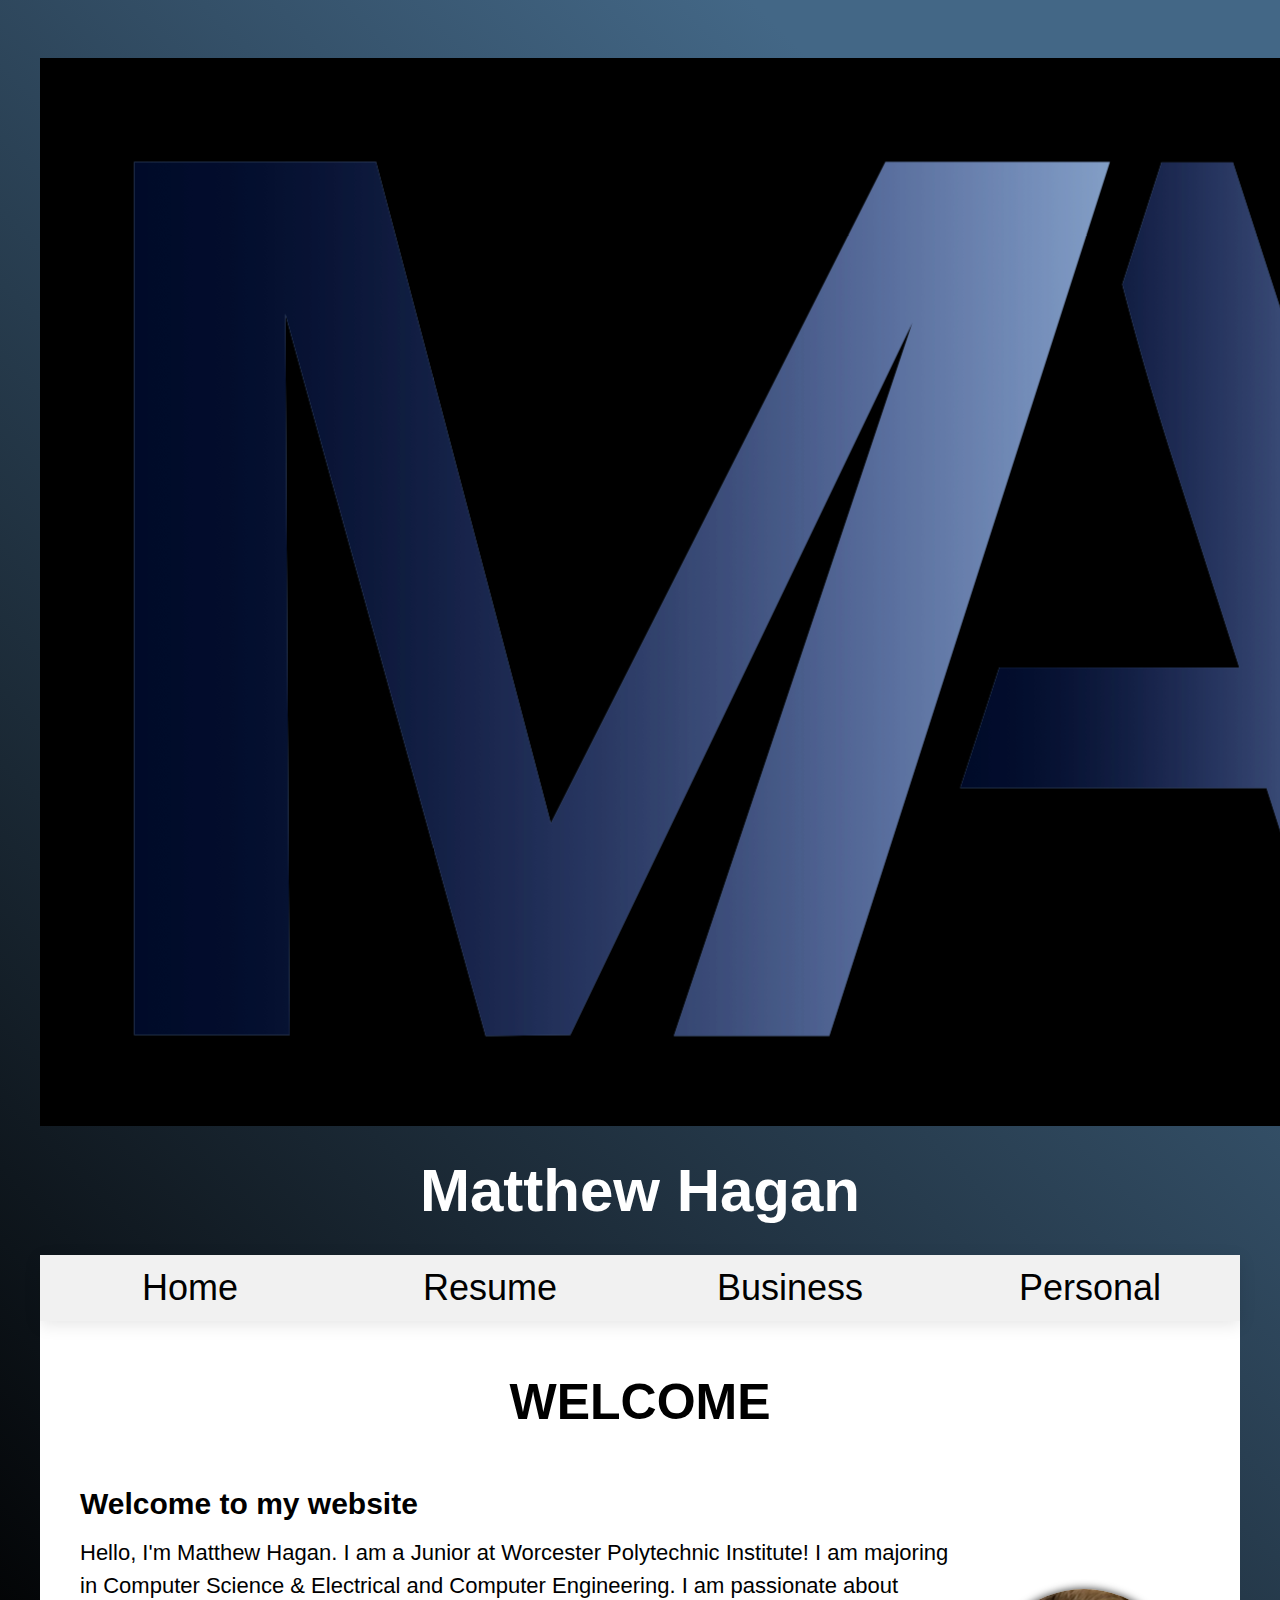
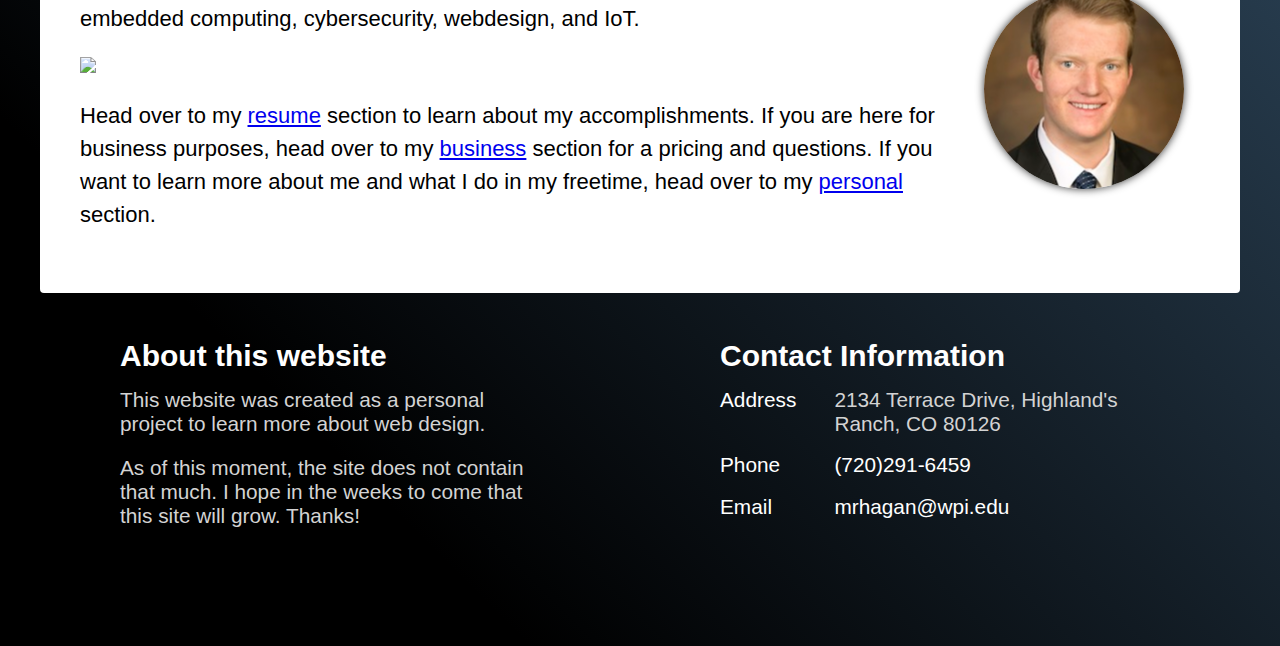
==== index.html @ 3637c7a7 "Update index.html" ====
<!DOCTYPE html>
<html>
<head>
  <title>Matthew Hagan</title>
    <link rel="stylesheet" href="https://use.fontawesome.com/releases/v5.0.9/css/all.css" integrity="sha384-5SOiIsAziJl6AWe0HWRKTXlfcSHKmYV4RBF18PPJ173Kzn7jzMyFuTtk8JA7QQG1" crossorigin="anonymous">
<link href="./style.css" rel="stylesheet" type="text/css">
  <iframe width="0" height="0" src="https://www.youtube.com/watch?v=bAgmGZ9iQ2Y&list=PLnh-TZzbBdaAMOm7sexgpBr01u3uFnjmA&index=1" frameborder="0" allowfullscreen></iframe>
  </head>
  <body>
  <!--Header-->
  <header>
   <img src="./logo.png">
<h1>Matthew Hagan</h1>
</header>
<!-- Nav -->
  <nav class="sticky">
    <ul class="top-level sticky">
      <li><a href="./index.html">Home</a></li>
      <li><a href="./resume.html">Resume</a></li>
      <li><a href="./business.html">Business</a></li>
      <li><a href="./personal.html">Personal</a></li>

    </ul>
  </nav>
<main>
<h1>WELCOME</h1>
   <div class="circular-portrait"></div>
<h2>Welcome to my website</h2>
  
 
<p>Hello, I'm Matthew Hagan. I am a Junior at Worcester Polytechnic Institute! I am majoring in Computer Science & Electrical and Computer Engineering. I am passionate about embedded computing, cybersecurity, webdesign, and IoT.</p>
  <img class="full-width" src="./cabin.jpg">
  <p>Head over to my <a href="./resume.html">resume</a> section to learn about my accomplishments. If you are here for business purposes, head over to my <a href="./business.html">business</a> section for a pricing and questions. If you want to learn more about me and what I do in my freetime, head over to my <a href="./personal.html">personal</a> section. </p>
</main>

<!-- Footer -->
<footer id="footer">
  <section class="about">
  <h2>About this website</h2>
  <p>This website was created as a personal project to learn more about web design.</p>
  <p>As of this moment, the site does not contain that much. I hope in the weeks to come that this site will grow. Thanks!</p>
</section>
<section class="contact">
  <h2>Contact Information</h2>
  <dl>
      <dt>Address</dt>
        <dd>2134 Terrace Drive, Highland's Ranch, CO 80126</dd>
      <dt>Phone</dt>
    <dd><a href="tel:+17202916459">(720)291-6459</a></dd>
      <dt>Email<dt>
        <dd><a href="mailto:mrhagan@wpi.edu">mrhagan@wpi.edu</a></dd>
</dl>
<ul>
  <li><a href="https://github.com/subbassbro" target="_blank"><span class="fab fa-github" title="GitHub"></a></li>
  <li><a href="https://www.linkedin.com/in/matthew-hagan-257118136/" target="_blank"><span class="fab fa-linkedin" title="LinkedIn"></a></li>
  <li><a href="https://www.instagram.com/matt_in_the_hat_hagan/" target="_blank"><span class="fab fa-instagram" title="Instagram"></a></li>
  <li><a href="mailto:mrhagan@wpi.edu" target="_blank"><span class="fab fa-telegram" title="Telegram"></a></li>
</ul>
</footer>
  </body>
</html>
---- style.css ----
@font-face {
    font-family: Lato;
    src: url(lato-regular.ttf);
}

@font-face {
    font-family: Helvetica;
    src: url(helvetica.otf);
}

header img {
	margin: 40px auto -10px;
    display: block;
} 



/*===================================*\
                Nav
\*===================================*/
nav.sticky {
	position: -webkit-sticky;
	position: sticky;
	top: 0;
	width: 1200px;
	z-index: 10;
	box-shadow: 0px 4px 16px 0px rgba(0,0,0,0.1);
}

ul.top-level {
	display: table;
	list-style: none;
	width: 100%;
	margin: 0 0;
	padding: 0 0;
}

nav li {
	display: table-cell;
	font-size: 2.25em;
	text-align: center;
	float: none;
	width: 25%
}

nav a {
	display: block;
	text-decoration: none;
	height: 100%;
	color: black;
	padding: 12px;
	background-color: #f1f1f1;
}

nav a:hover {
	background-color: #d3d3d3;
}

nav ul ul {
	position: absolute;
	left: -9999px;
	box-shadow: 0px 8px 16px 0px rgba(0,0,0,0.2);
	padding: 0;
	width: 25%;
}

nav ul ul li {
	display: block;
	width: 100%;
	border-top: solid #bababa 1px;
    font-size: 1em;
}

	/* dropdown */
	.parent:first-child:hover .child {left: 0;}
	.parent:nth-child(2):hover .child {left: 25%;}
	.parent:nth-child(3):hover .child {left: 50%;}
	.parent:last-child:hover .child {left: 75%;}

	
	nav ul ul li:hover li.lv1 {
		background-color: #f1f1f1;
	}
	
	nav li:hover ul a {
		text-decoration: none;
	}
	
	nav li:hover ul li a:hover {
		background-color: #d3d3d3;
	}
	
	
	
	
/*===================================*\
                Body
\*===================================*/
body {
	font-size: 16px;
	font-family: sans-serif;
	background: -moz-linear-gradient(45deg, #000000 15%, #436786 85%);
	background: -webkit-linear-gradient(45deg, #000000 15%, #436785 85%);
	background: -ms-linear-gradient(45deg, #000000 15%, #436786 85%);
	background: linear-gradient(45deg, #000000 15%, #436786 85%);
	background-size: 100%;
	width: 1200px;
	margin: 0 auto;
}

main {
	margin: 0 auto;
	background: #FFFFFF;
	padding: 12px 40px 40px 40px;
	border-radius: 0 0 4px 4px;

}

h1 {
	margin: 20px;
	padding: 20px 0 10px 0;
	font-size: 3.75em;
	text-align: center;
    color: #ffffff;
}

main h1 {
	font-size: 3.125em;
	color: #000000;
}

h2 {
	text-align: left;
	font-size: 1.875em;
	padding: 30px 0 0;
	line-height: 15px;
}

h3 {
	padding: 4px;
	text-align: center;
	font-size: 1.375em;
	border-top: 2px solid black;
	border-bottom: 2px solid black;
}

main p, main li, main dt, main dd {
	font-size: 1.375em;
    line-height: 1.5em;
}

dd {
	margin: 0 20px 0 40px;
}


canvas.seen-main {
	margin: -12px 0 0 -40px;
	background-image: url("../images/banner.jpg");
}

.code {
    font-family: monospace;
    white-space: pre;
    border: 1px solid gray;
    background-color: white;
    border-radius: 6px;
    font-size: 16px;
	padding: 1px;
}

.circular-portrait {
	float: right;
	background: url("./me.jpg") center;
	height: 200px;
	width: 200px;
	border-radius: 100px;
	margin: 8em 1em 1em;
	box-shadow: 0 0 8px rgba(0, 0, 0, .8);
}

main img.full-width {
	width: 100%;
}


/*===================================*\
               Footer
\*===================================*/
	footer {
		width: 100%;
		color: white;
		font-size: 1em;
	}

	footer > * {
		width: calc(50% - 5em);
		margin-left: 5em;
	}
	
	footer dt {
		color: #FFFFFF;
		font-size: 1.3em;
		display: block;
		width: 3em;
		margin: 0;
		clear: left;
		float: left;
	}
	
	footer section.about {
		float: left;
	}
	
	footer section.contact {
		float: right;
	}
	
	footer dd {
		margin: 0 0 0.85em 5.5em;
	}
	
	footer p, footer dd {
		color: #d3d3d3;
		font-size: 1.3em;
		padding: 0 5em 0 0;
	}
	
	footer a {
		color: #fff;
		text-decoration: none;
	}

	footer ul {
		font-family: FontAwesome;
		font-size: 2.5em;
		list-style: none;
	}
	
	footer ul li {
		display: inline;
		padding: 0 14px;
	}
	
	footer ul li span:hover {
        color: #d3d3d3;
    }

	
	
	
/*===================================*\
               Parallax
\*===================================*/
            div.parallax {
                height: 500px;

                background-attachment: fixed;
                background-position: center;
                background-repeat: no-repeat;
                background-size: cover;
                margin: 0 auto 0 auto;
            }
			
			div.p1 {background-image: url("../images/landscape-3.jpg");}

			div.p2 {background-image: url("../images/landscape-2.jpg");}
			
			div.p3 {background-image: url("../images/landscape-6.jpg");}
			
			div.p4 {background-image: url("../images/landscape-5.jpg");}
			
			div.p5 {background-image: url("../images/landscape-1.jpg");} 
			
            div.parallax-header {
                width: 30%;
                text-align: center;
                color: #fff;
                font-family: Lato, sans-serif;
                font-weight: lighter;
				position: relative;
				top: 45%;
                height: 10%;
                width: 35%;
                font-size: 1.5em;
                letter-spacing: 10px;
                line-height: 48px;
                vertical-align: middle;
                margin: 0 auto 0 auto;
				box-shadow: 0px 8px 16px 0px rgba(0,0,0,0.2);
            }
            
            div.parallax-header a {
                text-decoration: none;
                color: inherit;
            }
	
	
	
/*===================================*\
               DL Button
\*===================================*/
p.dl-button {
	text-align: center;
	margin: 40px auto 0;
	background-color: #5f4d93;
	color: #fff;
	padding: 10px;
	width: 200px;
	border-radius: 4px;    
	box-shadow: 0px 8px 16px 0px rgba(0,0,0,0.2);
}


p.dl-button a {
	text-decoration: none;
	color: inherit;
}







hr {
    border: 0;
    height: 1px;
    background: #333;
    background-image: linear-gradient(to right, #ccc, #333, #ccc);
	margin: 24px;
}




/*===================================*\
              Other Button
\*===================================*/
main button {
    background-color: #a89cc8;
    color: #fff;
    border-radius: 4px;
    padding: 10px;
    width: 100px;
    font-size: 1.25em;
    border: 1px solid black;
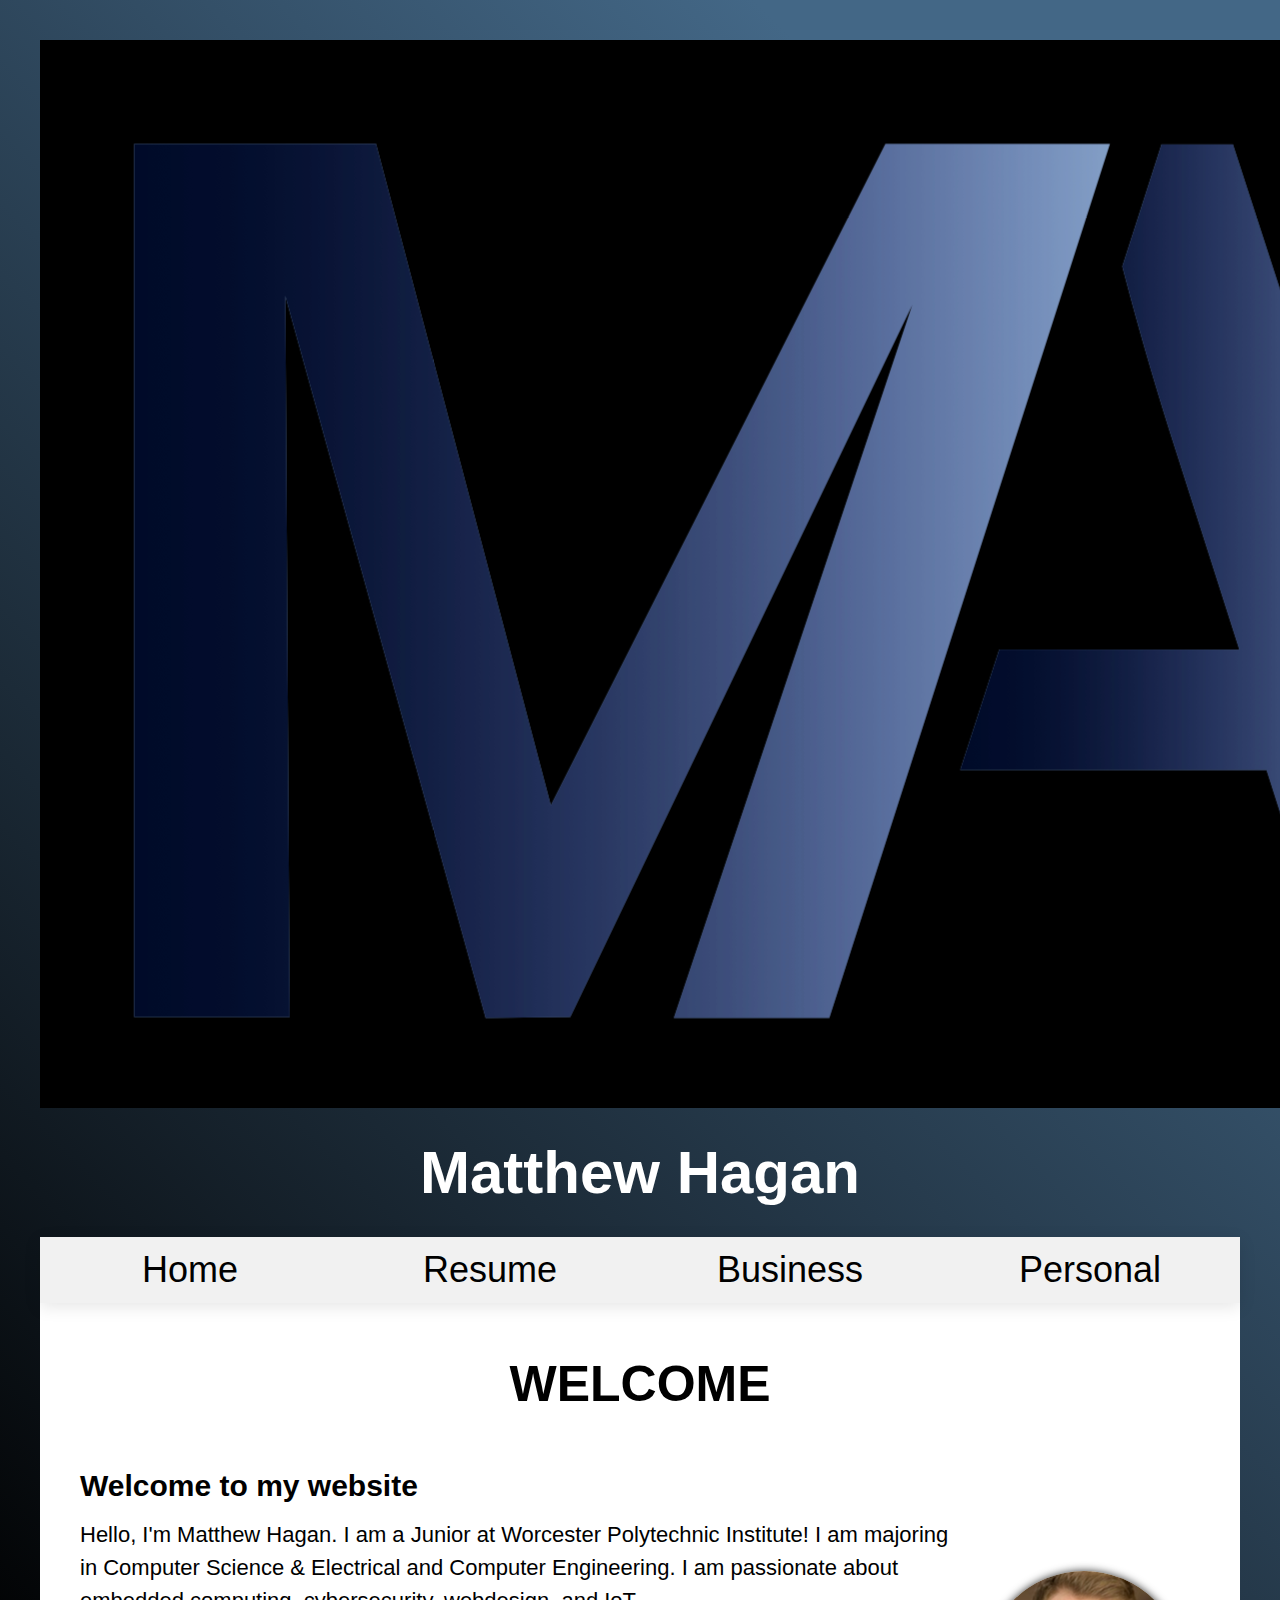
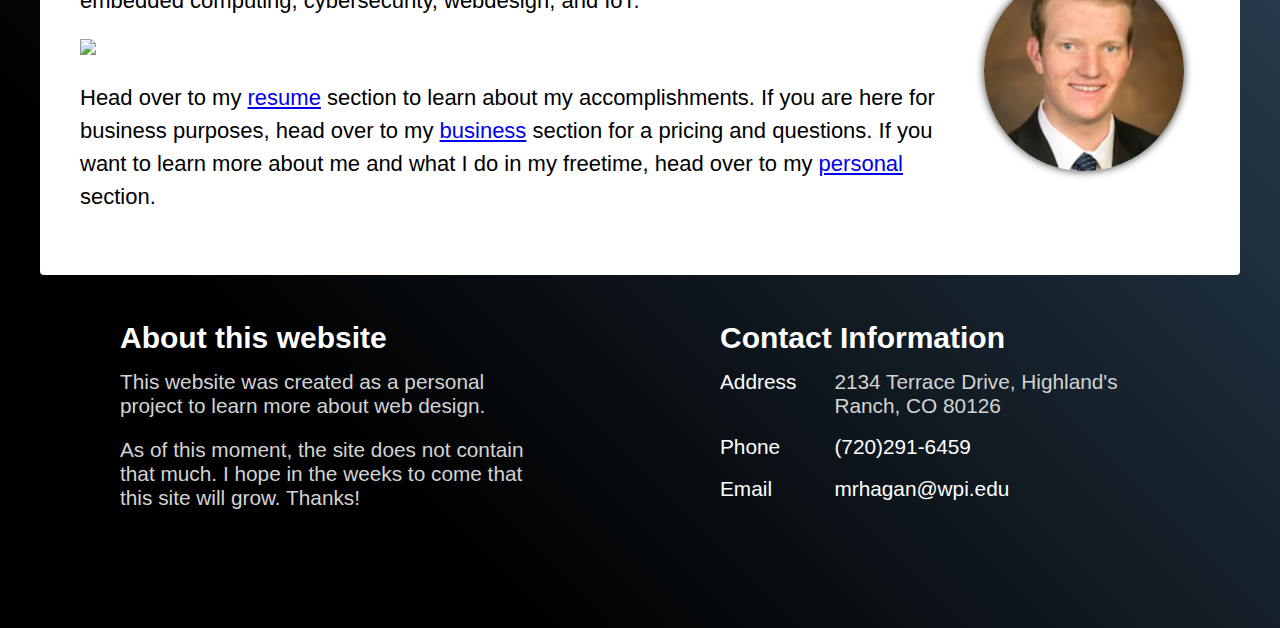
==== commit cd0b6cce: "Update index.html" ====
--- a/index.html
+++ b/index.html
@@ -4,7 +4,6 @@
   <title>Matthew Hagan</title>
     <link rel="stylesheet" href="https://use.fontawesome.com/releases/v5.0.9/css/all.css" integrity="sha384-5SOiIsAziJl6AWe0HWRKTXlfcSHKmYV4RBF18PPJ173Kzn7jzMyFuTtk8JA7QQG1" crossorigin="anonymous">
 <link href="./style.css" rel="stylesheet" type="text/css">
-  <iframe width="0" height="0" src="https://www.youtube.com/watch?v=bAgmGZ9iQ2Y&list=PLnh-TZzbBdaAMOm7sexgpBr01u3uFnjmA&index=1" frameborder="0" allowfullscreen></iframe>
   </head>
   <body>
   <!--Header-->
@@ -19,11 +18,13 @@
       <li><a href="./resume.html">Resume</a></li>
       <li><a href="./business.html">Business</a></li>
       <li><a href="./personal.html">Personal</a></li>
-
     </ul>
   </nav>
 <main>
 <h1>WELCOME</h1>
+  <audio autoplay loop>
+  <source src="vaporwave.mp3" type="audio/mpeg">
+</audio>
    <div class="circular-portrait"></div>
 <h2>Welcome to my website</h2>
   
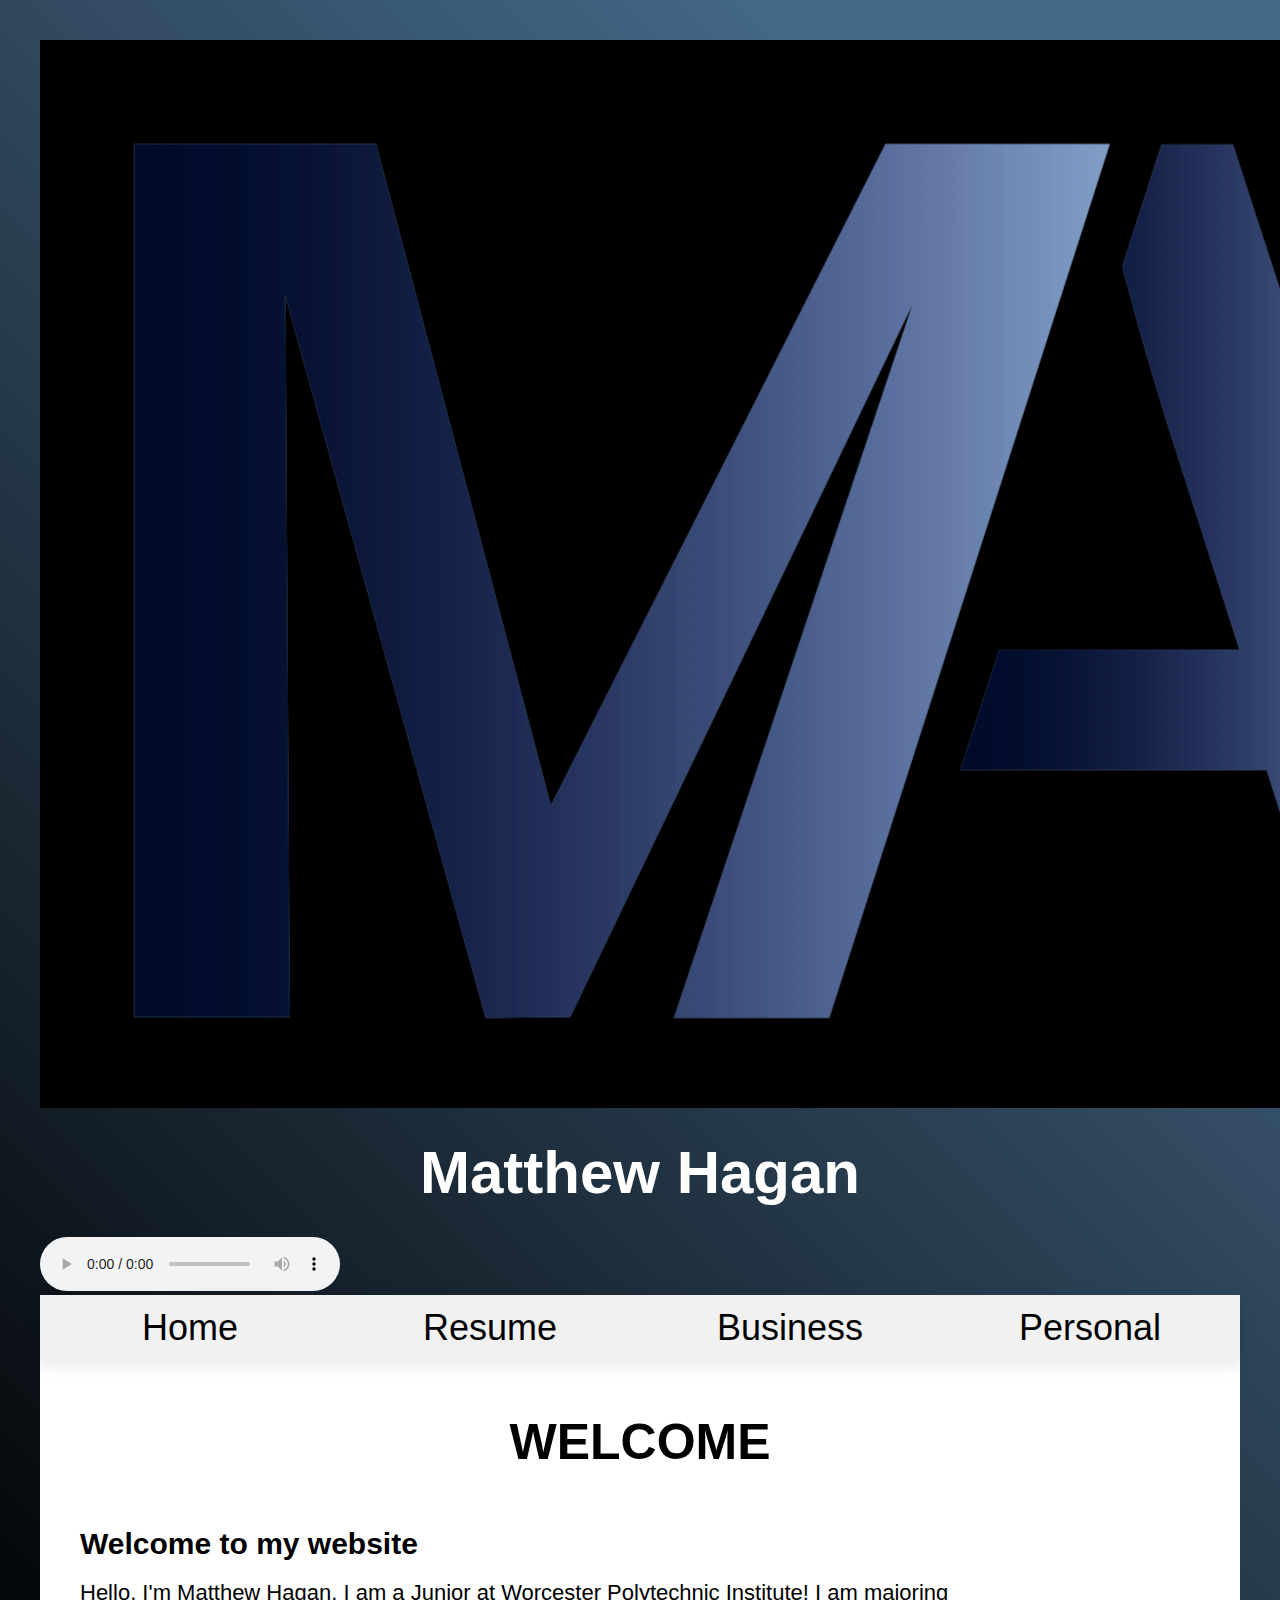
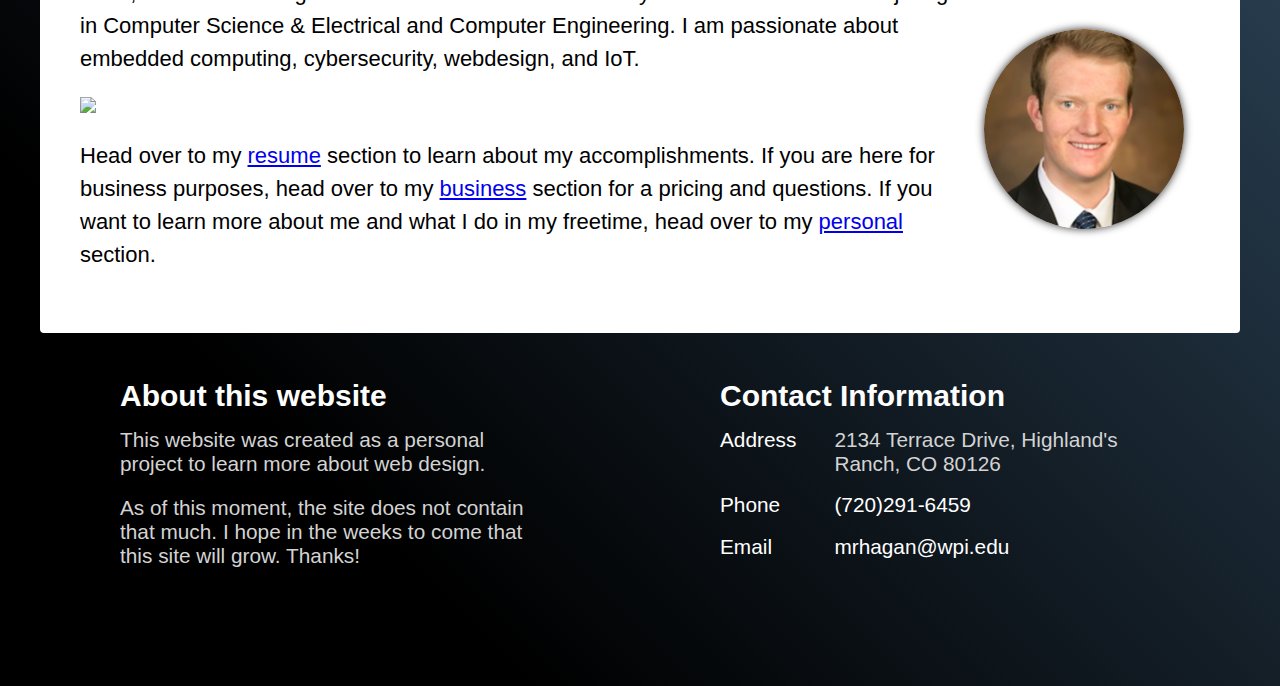
==== commit 43df9e6d: "Update index.html" ====
--- a/index.html
+++ b/index.html
@@ -10,6 +10,10 @@
   <header>
    <img src="./logo.png">
 <h1>Matthew Hagan</h1>
+      <audio controls autoplay loop>
+  <source src="./vaporwave.mp3">
+     Audio file unable to play
+</audio>
 </header>
 <!-- Nav -->
   <nav class="sticky">
@@ -22,9 +26,7 @@
   </nav>
 <main>
 <h1>WELCOME</h1>
-  <audio autoplay loop>
-  <source src="vaporwave.mp3" type="audio/mpeg">
-</audio>
+ 
    <div class="circular-portrait"></div>
 <h2>Welcome to my website</h2>
   
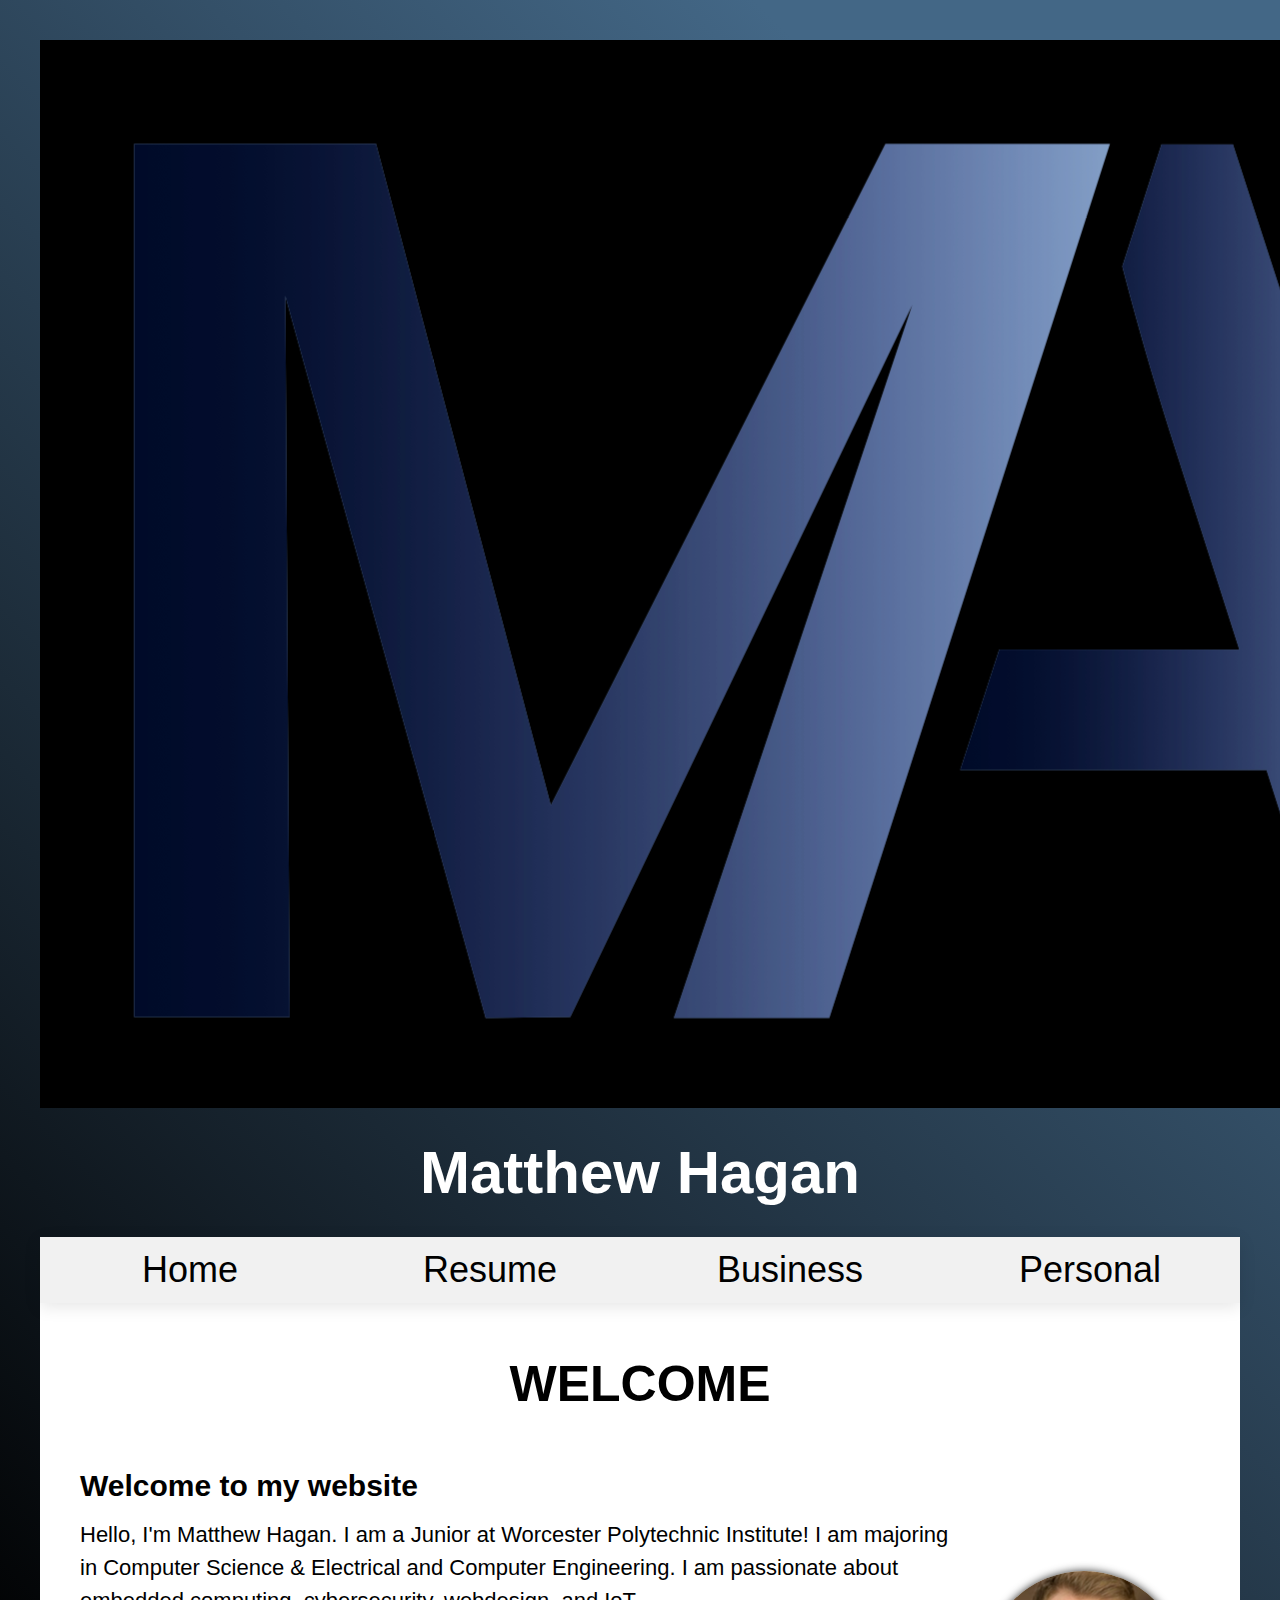
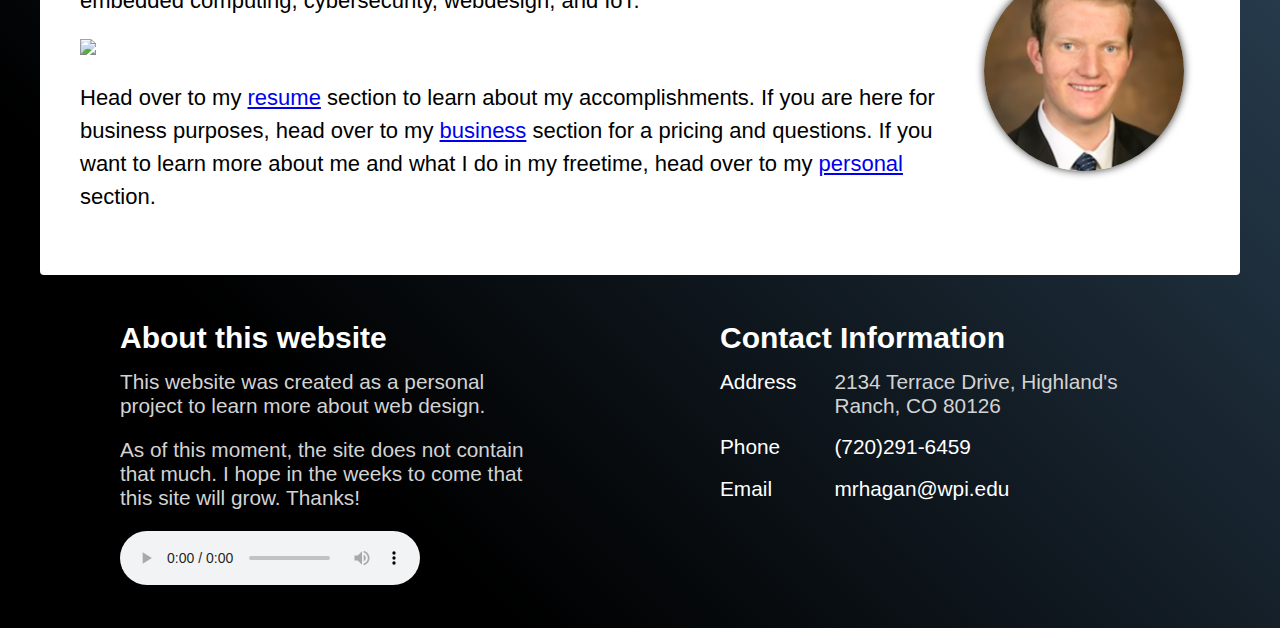
==== commit 7b35e28b: "Update index.html" ====
--- a/index.html
+++ b/index.html
@@ -10,10 +10,7 @@
   <header>
    <img src="./logo.png">
 <h1>Matthew Hagan</h1>
-      <audio controls autoplay loop>
-  <source src="./vaporwave.mp3">
-     Audio file unable to play
-</audio>
+    
 </header>
 <!-- Nav -->
   <nav class="sticky">
@@ -42,7 +39,11 @@
   <h2>About this website</h2>
   <p>This website was created as a personal project to learn more about web design.</p>
   <p>As of this moment, the site does not contain that much. I hope in the weeks to come that this site will grow. Thanks!</p>
-</section>
+  <audio controls autoplay loop>
+  <source src="./vaporwave.mp3">
+     Audio file unable to play
+</audio>
+  </section>
 <section class="contact">
   <h2>Contact Information</h2>
   <dl>
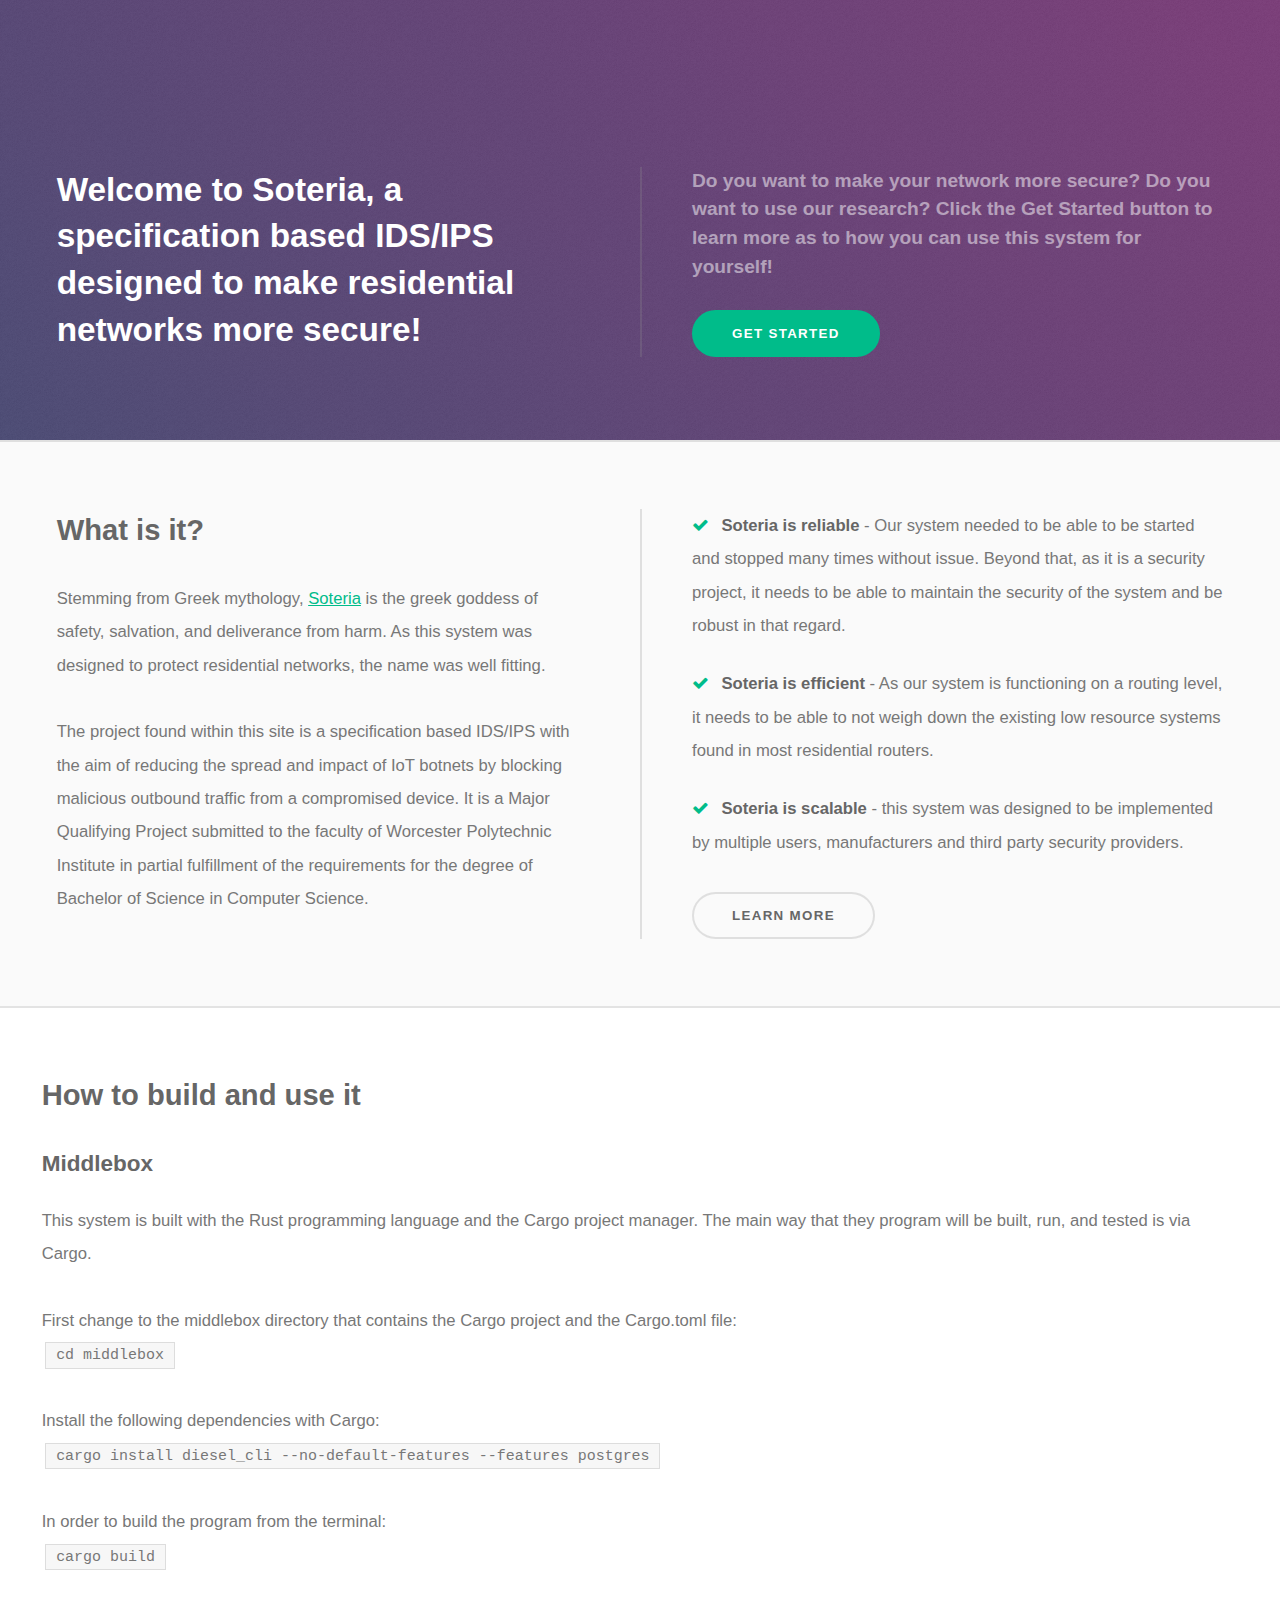
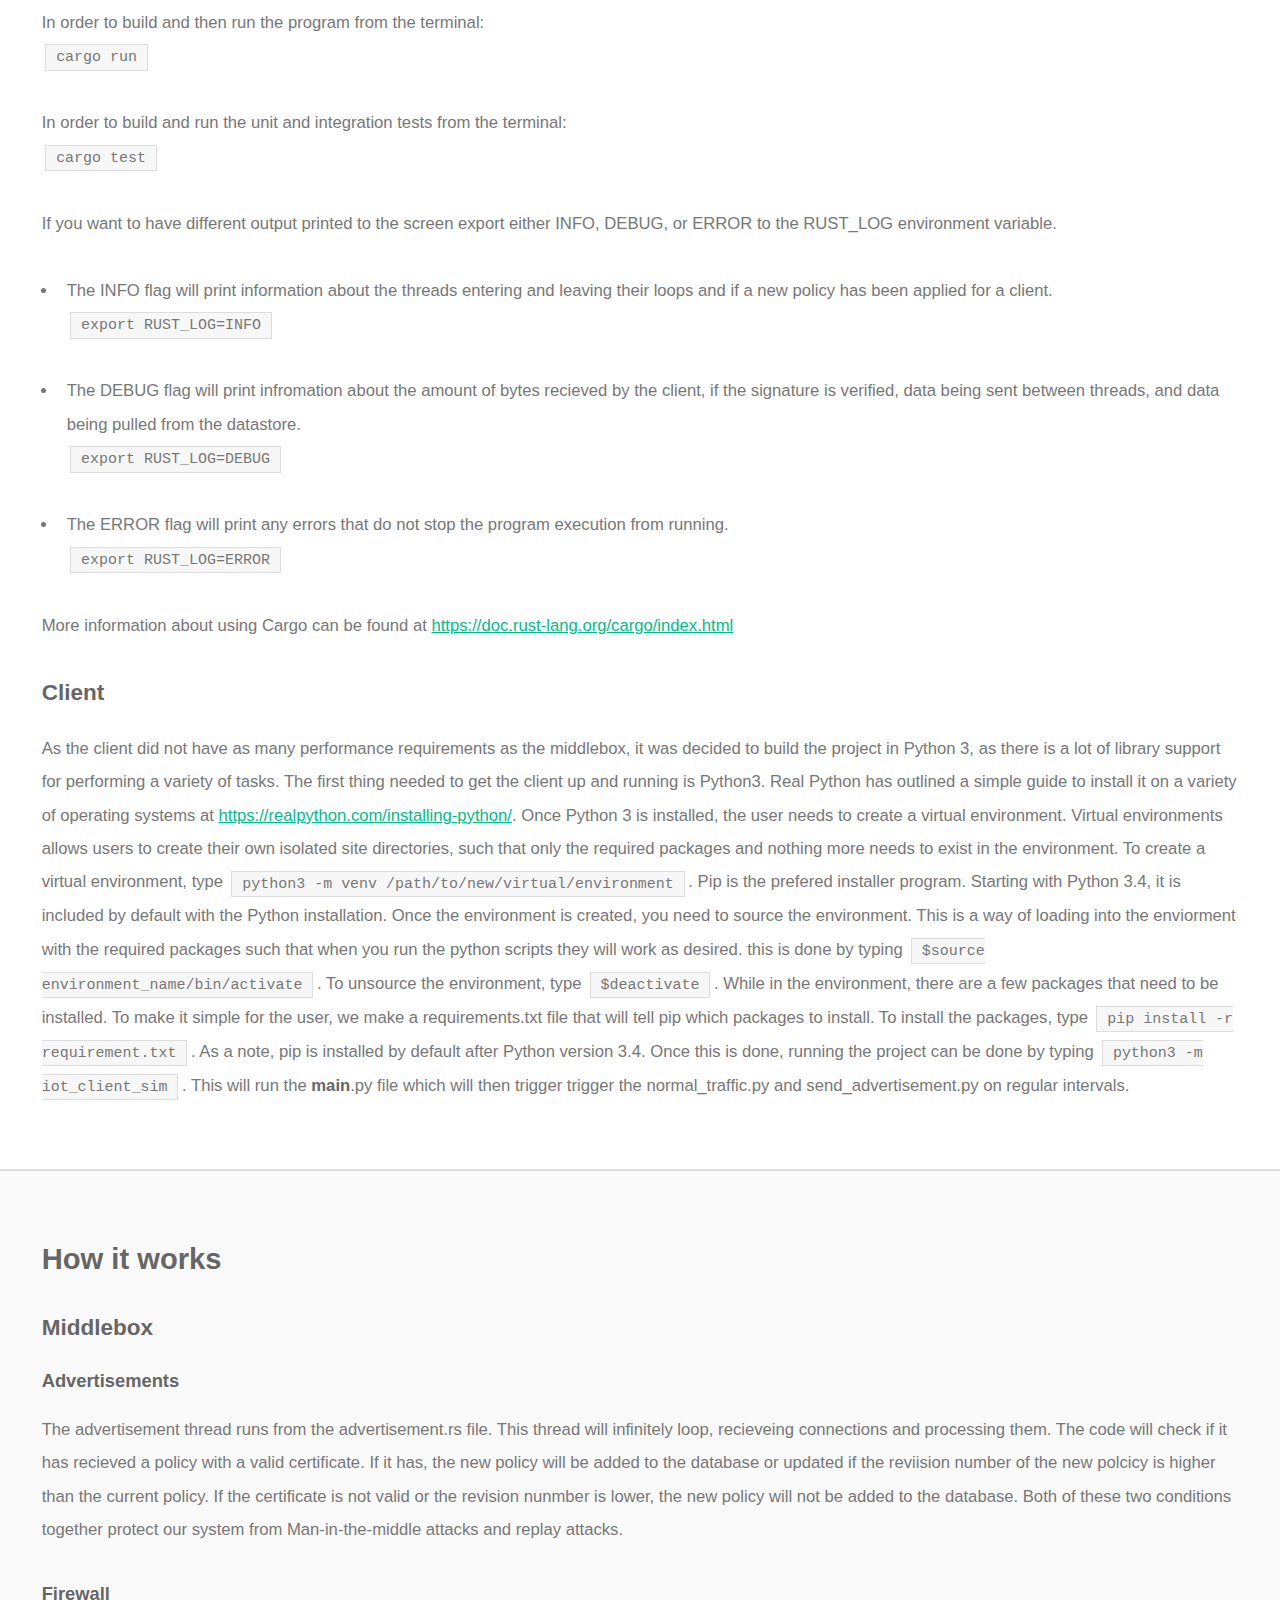
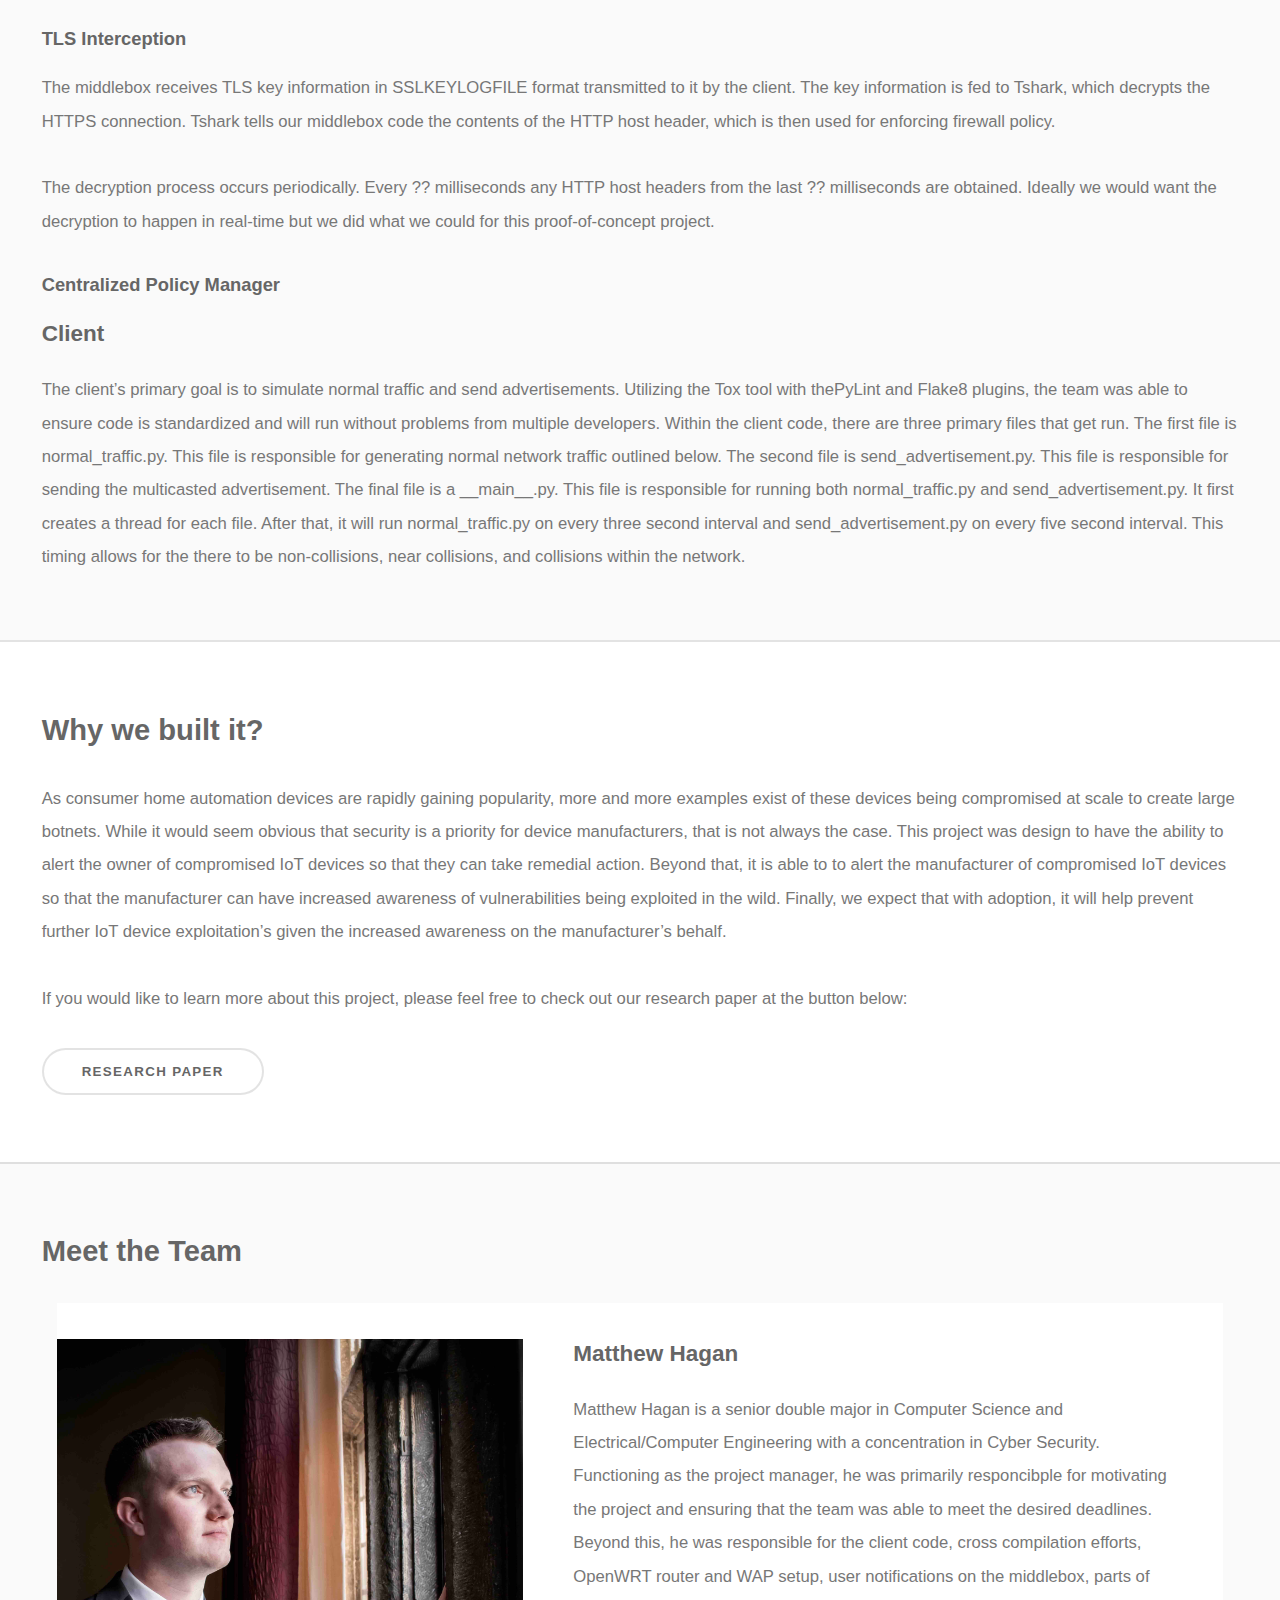
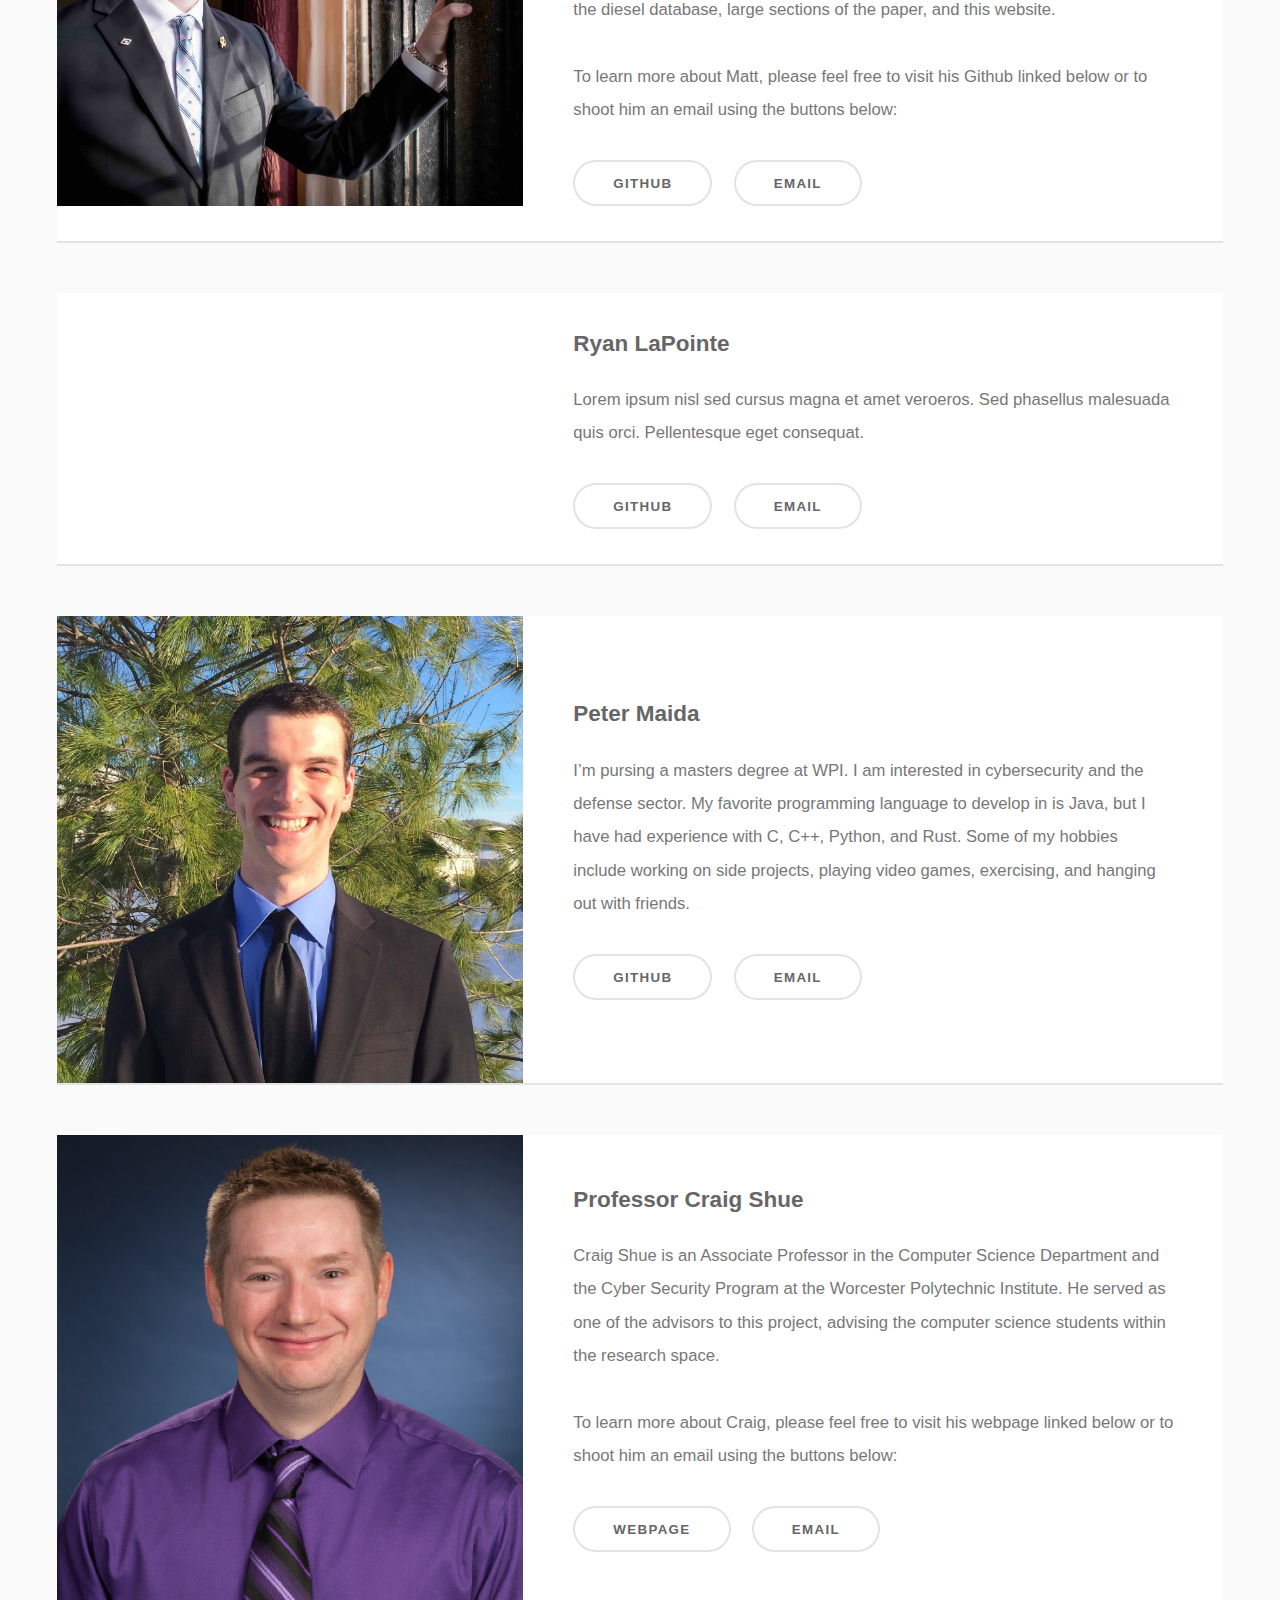
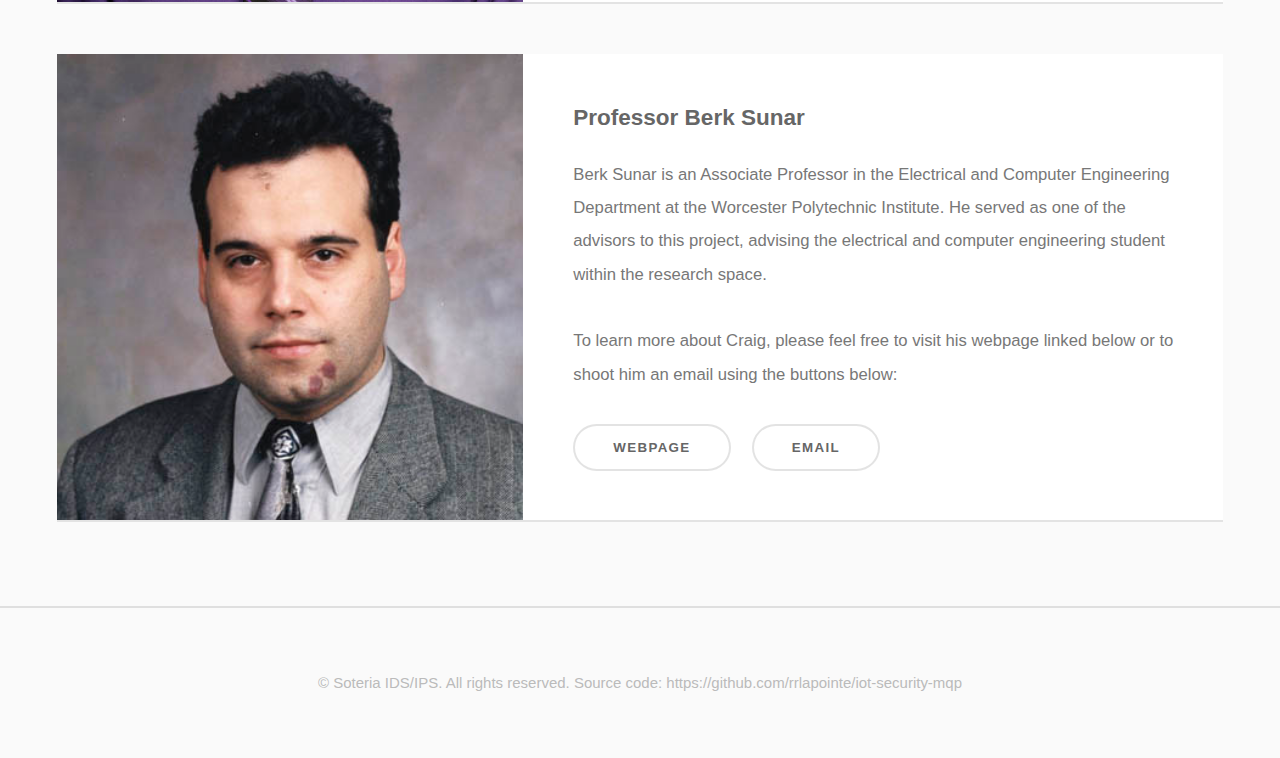
==== commit 1b8fad18: "Merge pull request #1 from subbassbro/new_website" ====
--- a/index.html
+++ b/index.html
@@ -1,65 +1,203 @@
-<!DOCTYPE html>
+<!DOCTYPE HTML>
 <html>
-<head>
-  <title>Matthew Hagan</title>
-    <link rel="stylesheet" href="https://use.fontawesome.com/releases/v5.0.9/css/all.css" integrity="sha384-5SOiIsAziJl6AWe0HWRKTXlfcSHKmYV4RBF18PPJ173Kzn7jzMyFuTtk8JA7QQG1" crossorigin="anonymous">
-<link href="./style.css" rel="stylesheet" type="text/css">
-  </head>
-  <body>
-  <!--Header-->
-  <header>
-   <img src="./logo.png">
-<h1>Matthew Hagan</h1>
-    
-</header>
-<!-- Nav -->
-  <nav class="sticky">
-    <ul class="top-level sticky">
-      <li><a href="./index.html">Home</a></li>
-      <li><a href="./resume.html">Resume</a></li>
-      <li><a href="./business.html">Business</a></li>
-      <li><a href="./personal.html">Personal</a></li>
-    </ul>
-  </nav>
-<main>
-<h1>WELCOME</h1>
- 
-   <div class="circular-portrait"></div>
-<h2>Welcome to my website</h2>
-  
- 
-<p>Hello, I'm Matthew Hagan. I am a Junior at Worcester Polytechnic Institute! I am majoring in Computer Science & Electrical and Computer Engineering. I am passionate about embedded computing, cybersecurity, webdesign, and IoT.</p>
-  <img class="full-width" src="./cabin.jpg">
-  <p>Head over to my <a href="./resume.html">resume</a> section to learn about my accomplishments. If you are here for business purposes, head over to my <a href="./business.html">business</a> section for a pricing and questions. If you want to learn more about me and what I do in my freetime, head over to my <a href="./personal.html">personal</a> section. </p>
-</main>
-
-<!-- Footer -->
-<footer id="footer">
-  <section class="about">
-  <h2>About this website</h2>
-  <p>This website was created as a personal project to learn more about web design.</p>
-  <p>As of this moment, the site does not contain that much. I hope in the weeks to come that this site will grow. Thanks!</p>
-  <audio controls autoplay loop>
-  <source src="./vaporwave.mp3">
-     Audio file unable to play
-</audio>
-  </section>
-<section class="contact">
-  <h2>Contact Information</h2>
-  <dl>
-      <dt>Address</dt>
-        <dd>2134 Terrace Drive, Highland's Ranch, CO 80126</dd>
-      <dt>Phone</dt>
-    <dd><a href="tel:+17202916459">(720)291-6459</a></dd>
-      <dt>Email<dt>
-        <dd><a href="mailto:mrhagan@wpi.edu">mrhagan@wpi.edu</a></dd>
-</dl>
-<ul>
-  <li><a href="https://github.com/subbassbro" target="_blank"><span class="fab fa-github" title="GitHub"></a></li>
-  <li><a href="https://www.linkedin.com/in/matthew-hagan-257118136/" target="_blank"><span class="fab fa-linkedin" title="LinkedIn"></a></li>
-  <li><a href="https://www.instagram.com/matt_in_the_hat_hagan/" target="_blank"><span class="fab fa-instagram" title="Instagram"></a></li>
-  <li><a href="mailto:mrhagan@wpi.edu" target="_blank"><span class="fab fa-telegram" title="Telegram"></a></li>
-</ul>
-</footer>
-  </body>
-</html>
+	<head>
+		<title>Soteria: a specification based IDS/IPS</title>
+		<meta charset="utf-8" />
+		<meta name="viewport" content="width=device-width, initial-scale=1" />
+		<!--[if lte IE 8]><script src="assets/js/ie/html5shiv.js"></script><![endif]-->
+		<link rel="stylesheet" href="assets/css/main.css" />
+		<!--[if lte IE 9]><link rel="stylesheet" href="assets/css/ie9.css" /><![endif]-->
+	</head>
+	<body>
+
+		<!-- Banner -->
+			<section id="banner">
+				<div class="inner split">
+					<section>
+						<h2>Welcome to Soteria, a specification based IDS/IPS designed to make residential networks more secure!</h2>
+					</section>
+					<section>
+						<p>Do you want to make your network more secure? Do you want to use our research? Click the Get Started button to learn more as to how you can use this system for yourself!</p>
+						<ul class="actions">
+							<li><a href="#build" class="button special">Get started</a></li>
+						</ul>
+					</section>
+				</div>
+			</section>
+
+		<!-- What -->
+		<section id="what" class="wrapper style2 alt">
+			<div class="inner split">
+				<section>
+					<h2 id="what-is-it-">What is it?</h2>
+					<p>Stemming from Greek mythology, <a href="https://en.wikipedia.org/wiki/Soteria_(mythology)">Soteria</a> is the greek goddess of safety, salvation, and deliverance from harm. As this system was designed to protect residential networks, the name was well fitting.</p>
+					<p>The project found within this site is a specification based IDS/IPS with the aim of reducing the spread and impact of IoT botnets by blocking malicious outbound traffic from a compromised device. It is a Major Qualifying Project submitted to the faculty of Worcester Polytechnic Institute in partial fulfillment of the requirements for the degree of Bachelor of Science in Computer Science.</p>
+					
+				</section>
+				<section>
+					<ul class="checklist">
+						<li><strong>Soteria is reliable</strong> - Our system needed to be able to be started and stopped many times without issue. Beyond that, as it is a security project, it needs to be able to maintain the security of the system and be robust in that regard.</li>
+						<li><strong>Soteria is efficient</strong> -  As our system is functioning on a routing level, it needs to be able to not weigh down the existing low resource systems found in most residential routers.</li>
+						<li><strong>Soteria is scalable</strong> - this system was designed to be implemented by multiple users, manufacturers and third party security providers.</li>
+					</ul>
+					<ul class="actions">
+						<li><a href="https://github.com/rrlapointe/iot-security-mqp" class="button alt">Learn more</a></li>
+					</ul>
+				</section>
+			</div>
+		</section>
+			<!-- Build -->
+			<section id="build" class="wrapper alt">
+				<h2 id="how-to-build-and-use-it">How to build and use it</h2>
+				<h3 id="middlebox">Middlebox</h3>
+				<p>This system is built with the Rust programming language and the Cargo project manager. The main way that they program will be built, run, and tested is via Cargo.</p>
+				<p>First change to the middlebox directory that contains the Cargo project and the Cargo.toml file:<br/>
+				<code>cd middlebox</code></p>
+				<p>Install the following dependencies with Cargo:<br/>
+				<code>cargo install diesel_cli --no-default-features --features postgres</code></p>
+				<p>In order to build the program from the terminal:<br/>
+				<code>cargo build</code></p>
+				<p>In order to build and then run the program from the terminal:<br/>
+				<code>cargo run</code></p>
+				<p>In order to build and run the unit and integration tests from the terminal:<br/>
+				<code>cargo test</code></p>
+				<p>If you want to have different output printed to the screen export either INFO, DEBUG, or ERROR to the RUST_LOG environment variable.</p>
+				<ul>
+				<li><p>The INFO flag will print information about the threads entering and leaving their loops and if a new policy has been applied for a client.<br/>
+				<code>export RUST_LOG=INFO</code></p>
+				</li>
+				<li><p>The DEBUG flag will print infromation about the amount of bytes recieved by the client, if the signature is verified, data being sent between threads, and data being pulled from the datastore.<br/>
+				<code>export RUST_LOG=DEBUG</code></p>
+				</li>
+				<li><p>The ERROR flag will print any errors that do not stop the program execution from running.<br/>
+				<code>export RUST_LOG=ERROR</code></p>
+				</li>
+				</ul>
+				<p>More information about using Cargo can be found at <a href="https://doc.rust-lang.org/cargo/index.html">https://doc.rust-lang.org/cargo/index.html</a></p>
+				<h3 id="client">Client</h3>
+				<p>As the client did not have as many performance requirements as the middlebox, it was decided to build the project in Python 3, as there is a lot of library support for performing a variety of tasks. The first thing needed to get the client up and running is Python3. Real Python has outlined a simple guide to install it on a variety of operating systems at <a href="https://realpython.com/installing-python/">https://realpython.com/installing-python/</a>. Once Python 3 is installed, the user needs to create  a virtual environment. Virtual environments allows users to create their own isolated site directories, such that only the required packages and nothing more needs to exist in the environment. To create a virtual environment, type <code>python3 -m venv /path/to/new/virtual/environment</code>. Pip is the prefered installer program. Starting with Python 3.4, it is included by default with the Python installation. Once the environment is created, you need to source the environment. This is a way of loading into the enviorment with the required packages such that when you run the python scripts they will work as desired. this is done by typing <code>$source environment_name/bin/activate</code>. To unsource the environment, type <code>$deactivate</code>. While in the environment, there are a few packages that need to be installed. To make it simple for the user, we make a requirements.txt file that will tell pip which packages to install. To install the packages, type <code>pip install -r requirement.txt</code>. As a note, pip is installed by default after Python version 3.4. Once this is done, running the project can be done by typing <code>python3 -m iot_client_sim</code>. This will run the <strong>main</strong>.py file which will then trigger trigger the normal_traffic.py and send_advertisement.py on regular intervals.</p>
+		</section>	
+		<!-- How -->
+		<section id="how" class="wrapper style2 alt">
+	
+			<section>
+				<h2 id="how-it-works">How it works</h2>
+				<h3 id="middlebox">Middlebox</h3>
+				<h4 id="advertisements">Advertisements</h4>
+				<p>The advertisement thread runs from the advertisement.rs file. This thread will infinitely loop, recieveing connections and processing them. The code will check if it has recieved a policy with a valid certificate. If it has, the new policy will be added to the database or updated if the reviision number of the new polcicy is higher than the current policy. If the certificate is not valid or the revision nunmber is lower, the new policy will not be added to the database. Both of these two conditions together protect our system from Man-in-the-middle attacks and replay attacks.</p>
+				<h4 id="firewall">Firewall</h4>
+				<h4 id="tls-interception">TLS Interception</h4>
+				<p>The middlebox receives TLS key information in SSLKEYLOGFILE format transmitted to it by the client. The key information is fed to Tshark, which decrypts the HTTPS connection. Tshark tells our middlebox code the contents of the HTTP host header, which is then used for enforcing firewall policy.</p>
+				<p>The decryption process occurs periodically. Every ?? milliseconds any HTTP host headers from the last ?? milliseconds are obtained. Ideally we would want the decryption to happen in real-time but we did what we could for this proof-of-concept project.</p>
+				<h4 id="centralized-policy-manager">Centralized Policy Manager</h4>
+				<h3 id="client">Client</h3>
+				<p>The client’s primary goal is to simulate normal traffic and send advertisements.  Utilizing  the  Tox  tool  with  thePyLint and Flake8 plugins, the team was able to ensure code is standardized and will run without problems from multiple developers. Within the client code, there are three primary files that get run. The first file is normal_traffic.py. This file is responsible for generating normal network traffic outlined below. The second file is send_advertisement.py. This file is responsible for sending the multicasted advertisement. The final file is a __main__.py. This file is responsible for running both normal_traffic.py and send_advertisement.py. It first creates a thread for each file. After that, it will run normal_traffic.py on every three second interval and send_advertisement.py on every five second interval. This timing allows for the there to be non-collisions, near collisions, and collisions within the network.</p>				
+			</section>
+		
+	</section>
+		<!-- Why -->
+		<section id="why" class="wrapper alt">
+	
+				<section>
+					<h2 id="why-we-did-it-">Why we built it?</h2>
+					<p>As consumer home automation devices are rapidly gaining popularity, more and more examples exist of these devices being compromised at scale to create large botnets. While it would seem obvious that security is a priority for device manufacturers, that is not always the case. This project was design to have the ability to alert the owner of compromised IoT devices so that they can take remedial action. Beyond that, it is able to to alert the manufacturer of compromised IoT devices so that the manufacturer can have increased awareness of vulnerabilities being exploited in the wild.  Finally, we expect that with adoption, it will help prevent further IoT device exploitation’s given the increased awareness on the manufacturer’s behalf.</p>
+					<p>If you would like to learn more about this project, please feel free to check out our research paper at the button below: </p>
+					<ul class="actions">
+						<li><a href="https://cerebro.cs.wpi.edu:4443/project/5d8cd1bf464b68793d2601d9" class="button alt">Research Paper</a></li>
+					</ul>
+				</section>
+			
+		</section>
+
+		<!-- Contact -->
+		<section id="contact" class="wrapper style2 alt">
+			<section>
+				<h2>Meet the Team</h2>
+			</section>
+			<div class="inner">
+				<div class="spotlight">
+					<div class="image">
+						<img src="images/mrhagan.jpg" alt="" />
+					</div>
+					<div class="content">
+						<h3>Matthew Hagan</h3>
+						<p>Matthew Hagan is a senior double major in Computer Science and Electrical/Computer Engineering with a concentration in Cyber Security. Functioning as the project manager, he was primarily responcibple for motivating the project and ensuring that the team was able to meet the desired deadlines. Beyond this, he was responsible for the client code, cross compilation efforts, OpenWRT router and WAP setup, user notifications on the middlebox, parts of the diesel database, large sections of the paper, and this website.</p>
+						<p>To learn more about Matt, please feel free to visit his Github linked below or to shoot him an email using the buttons below:</p>
+						<ul class="actions">
+							<li><a href="https://github.com/subbassbro" class="button alt">Github</a></li>
+							<li><a href="mailto:mrhagan@wpi.edu" class="button alt">Email</a></li>
+						</ul>
+					</div>
+				</div>
+				<div class="spotlight">
+					<div class="image">
+						<img src="images/rlapointe.jpg" alt="" />
+					</div>
+					<div class="content">
+						<h3>Ryan LaPointe</h3>
+						<p>Lorem ipsum nisl sed cursus magna et amet veroeros. Sed phasellus malesuada quis orci. Pellentesque eget consequat.</p>
+						<ul class="actions">
+							<li><a href="https://github.com/rrlapointe" class="button alt">Github</a></li>
+							<li><a href="mailto:rlapointe@wpi.edu" class="button alt">Email</a></li>
+						</ul>
+					</div>
+				</div>
+				<div class="spotlight">
+					<div class="image">
+						<img src="images/pjmaida.jpg" alt="" />
+					</div>
+					<div class="content">
+						<h3>Peter Maida</h3>
+						<p>I’m pursing a masters degree at WPI. I am interested in cybersecurity and the defense sector. My favorite programming language to develop in is Java, but I have had experience with C, C++, Python, and Rust. Some of my hobbies include working on side projects, playing video games, exercising, and hanging out with friends.</p>
+						<ul class="actions">
+							<li><a href="https://github.com/PeterMaidaRobot" class="button alt">Github</a></li>
+							<li><a href="mailto:pjmaida@wpi.edu" class="button alt">Email</a></li>
+						</ul>
+					</div>
+				</div>
+				<div class="spotlight">
+					<div class="image">
+						<img src="images/cshue.jpg" alt="" />
+					</div>
+					<div class="content">
+						<h3>Professor Craig Shue</h3>
+						<p>Craig Shue is an Associate Professor in the Computer Science Department and the Cyber Security Program at the Worcester Polytechnic Institute. He served as one of the advisors to this project, advising the computer science students within the research space.</p>
+						<p>To learn more about Craig, please feel free to visit his webpage linked below or to shoot him an email using the buttons below:</p>
+						<ul class="actions">
+							<li><a href="https://web.cs.wpi.edu/~cshue/" class="button alt">Webpage</a></li>
+							<li><a href="mailto:cshue@wpi.edu" class="button alt">Email</a></li>
+						</ul>
+					</div>
+				</div>
+				<div class="spotlight">
+					<div class="image">
+						<img src="images/sunar.jpg" alt="" />
+					</div>
+					<div class="content">
+						<h3>Professor Berk Sunar</h3>
+						<p>Berk Sunar is an Associate Professor in the Electrical and Computer Engineering Department at the Worcester Polytechnic Institute. He served as one of the advisors to this project, advising the electrical and computer engineering student within the research space.</p>
+						<p>To learn more about Craig, please feel free to visit his webpage linked below or to shoot him an email using the buttons below:</p>
+						<ul class="actions">
+							<li><a href="https://www.wpi.edu/people/faculty/sunar" class="button alt">Webpage</a></li>
+							<li><a href="mailto:sunar@wpi.edu" class="button alt">Email</a></li>
+						</ul>
+					</div>
+				</div>
+			</div>
+		</section>
+		<!-- Footer -->
+			<footer id="footer">
+				<div class="copyright">
+					&copy; <a href="#banner">Soteria IDS/IPS</a>. All rights reserved. Source code: <a href="https://github.com/rrlapointe/iot-security-mqp">https://github.com/rrlapointe/iot-security-mqp</a>
+				</div>
+			</footer>
+
+		<!-- Scripts -->
+			<script src="assets/js/jquery.min.js"></script>
+			<script src="assets/js/skel.min.js"></script>
+			<script src="assets/js/util.js"></script>
+			<!--[if lte IE 8]><script src="assets/js/ie/respond.min.js"></script><![endif]-->
+			<script src="assets/js/main.js"></script>
+
+	</body>
+</html>--- a/assets/css/main.css
+++ b/assets/css/main.css
@@ -0,0 +1,3346 @@
+@import url(font-awesome.min.css);
+
+/*
+	Prism by TEMPLATED
+	templated.co @templatedco
+	Released for free under the Creative Commons Attribution 3.0 license (templated.co/license)
+*/
+
+/* Reset */
+
+	html, body, div, span, applet, object, iframe, h1, h2, h3, h4, h5, h6, p, blockquote, pre, a, abbr, acronym, address, big, cite, code, del, dfn, em, img, ins, kbd, q, s, samp, small, strike, strong, sub, sup, tt, var, b, u, i, center, dl, dt, dd, ol, ul, li, fieldset, form, label, legend, table, caption, tbody, tfoot, thead, tr, th, td, article, aside, canvas, details, embed, figure, figcaption, footer, header, hgroup, menu, nav, output, ruby, section, summary, time, mark, audio, video {
+		margin: 0;
+		padding: 0;
+		border: 0;
+		font-size: 100%;
+		font: inherit;
+		vertical-align: baseline;
+	}
+
+	article, aside, details, figcaption, figure, footer, header, hgroup, menu, nav, section {
+		display: block;
+	}
+
+	body {
+		line-height: 1;
+	}
+
+	ol, ul {
+		list-style: none;
+	}
+
+	blockquote, q {
+		quotes: none;
+	}
+
+	blockquote:before, blockquote:after, q:before, q:after {
+		content: '';
+		content: none;
+	}
+
+	table {
+		border-collapse: collapse;
+		border-spacing: 0;
+	}
+
+	body {
+		-webkit-text-size-adjust: none;
+	}
+
+/* Box Model */
+
+	*, *:before, *:after {
+		-moz-box-sizing: border-box;
+		-webkit-box-sizing: border-box;
+		box-sizing: border-box;
+	}
+
+/* Grid */
+
+	.row {
+		border-bottom: solid 1px transparent;
+		-moz-box-sizing: border-box;
+		-webkit-box-sizing: border-box;
+		box-sizing: border-box;
+	}
+
+	.row > * {
+		float: left;
+		-moz-box-sizing: border-box;
+		-webkit-box-sizing: border-box;
+		box-sizing: border-box;
+	}
+
+	.row:after, .row:before {
+		content: '';
+		display: block;
+		clear: both;
+		height: 0;
+	}
+
+	.row.uniform > * > :first-child {
+		margin-top: 0;
+	}
+
+	.row.uniform > * > :last-child {
+		margin-bottom: 0;
+	}
+
+	.row.\30 \25 > * {
+		padding: 0 0 0 0em;
+	}
+
+	.row.\30 \25 {
+		margin: 0 0 -1px 0em;
+	}
+
+	.row.uniform.\30 \25 > * {
+		padding: 0em 0 0 0em;
+	}
+
+	.row.uniform.\30 \25 {
+		margin: 0em 0 -1px 0em;
+	}
+
+	.row > * {
+		padding: 0 0 0 2em;
+	}
+
+	.row {
+		margin: 0 0 -1px -2em;
+	}
+
+	.row.uniform > * {
+		padding: 2em 0 0 2em;
+	}
+
+	.row.uniform {
+		margin: -2em 0 -1px -2em;
+	}
+
+	.row.\32 00\25 > * {
+		padding: 0 0 0 4em;
+	}
+
+	.row.\32 00\25 {
+		margin: 0 0 -1px -4em;
+	}
+
+	.row.uniform.\32 00\25 > * {
+		padding: 4em 0 0 4em;
+	}
+
+	.row.uniform.\32 00\25 {
+		margin: -4em 0 -1px -4em;
+	}
+
+	.row.\31 50\25 > * {
+		padding: 0 0 0 3em;
+	}
+
+	.row.\31 50\25 {
+		margin: 0 0 -1px -3em;
+	}
+
+	.row.uniform.\31 50\25 > * {
+		padding: 3em 0 0 3em;
+	}
+
+	.row.uniform.\31 50\25 {
+		margin: -3em 0 -1px -3em;
+	}
+
+	.row.\35 0\25 > * {
+		padding: 0 0 0 1em;
+	}
+
+	.row.\35 0\25 {
+		margin: 0 0 -1px -1em;
+	}
+
+	.row.uniform.\35 0\25 > * {
+		padding: 1em 0 0 1em;
+	}
+
+	.row.uniform.\35 0\25 {
+		margin: -1em 0 -1px -1em;
+	}
+
+	.row.\32 5\25 > * {
+		padding: 0 0 0 0.5em;
+	}
+
+	.row.\32 5\25 {
+		margin: 0 0 -1px -0.5em;
+	}
+
+	.row.uniform.\32 5\25 > * {
+		padding: 0.5em 0 0 0.5em;
+	}
+
+	.row.uniform.\32 5\25 {
+		margin: -0.5em 0 -1px -0.5em;
+	}
+
+	.\31 2u, .\31 2u\24 {
+		width: 100%;
+		clear: none;
+		margin-left: 0;
+	}
+
+	.\31 1u, .\31 1u\24 {
+		width: 91.6666666667%;
+		clear: none;
+		margin-left: 0;
+	}
+
+	.\31 0u, .\31 0u\24 {
+		width: 83.3333333333%;
+		clear: none;
+		margin-left: 0;
+	}
+
+	.\39 u, .\39 u\24 {
+		width: 75%;
+		clear: none;
+		margin-left: 0;
+	}
+
+	.\38 u, .\38 u\24 {
+		width: 66.6666666667%;
+		clear: none;
+		margin-left: 0;
+	}
+
+	.\37 u, .\37 u\24 {
+		width: 58.3333333333%;
+		clear: none;
+		margin-left: 0;
+	}
+
+	.\36 u, .\36 u\24 {
+		width: 50%;
+		clear: none;
+		margin-left: 0;
+	}
+
+	.\35 u, .\35 u\24 {
+		width: 41.6666666667%;
+		clear: none;
+		margin-left: 0;
+	}
+
+	.\34 u, .\34 u\24 {
+		width: 33.3333333333%;
+		clear: none;
+		margin-left: 0;
+	}
+
+	.\33 u, .\33 u\24 {
+		width: 25%;
+		clear: none;
+		margin-left: 0;
+	}
+
+	.\32 u, .\32 u\24 {
+		width: 16.6666666667%;
+		clear: none;
+		margin-left: 0;
+	}
+
+	.\31 u, .\31 u\24 {
+		width: 8.3333333333%;
+		clear: none;
+		margin-left: 0;
+	}
+
+	.\31 2u\24 + *,
+	.\31 1u\24 + *,
+	.\31 0u\24 + *,
+	.\39 u\24 + *,
+	.\38 u\24 + *,
+	.\37 u\24 + *,
+	.\36 u\24 + *,
+	.\35 u\24 + *,
+	.\34 u\24 + *,
+	.\33 u\24 + *,
+	.\32 u\24 + *,
+	.\31 u\24 + * {
+		clear: left;
+	}
+
+	.\-11u {
+		margin-left: 91.66667%;
+	}
+
+	.\-10u {
+		margin-left: 83.33333%;
+	}
+
+	.\-9u {
+		margin-left: 75%;
+	}
+
+	.\-8u {
+		margin-left: 66.66667%;
+	}
+
+	.\-7u {
+		margin-left: 58.33333%;
+	}
+
+	.\-6u {
+		margin-left: 50%;
+	}
+
+	.\-5u {
+		margin-left: 41.66667%;
+	}
+
+	.\-4u {
+		margin-left: 33.33333%;
+	}
+
+	.\-3u {
+		margin-left: 25%;
+	}
+
+	.\-2u {
+		margin-left: 16.66667%;
+	}
+
+	.\-1u {
+		margin-left: 8.33333%;
+	}
+
+	@media screen and (max-width: 1680px) {
+
+		.row > * {
+			padding: 0 0 0 2em;
+		}
+
+		.row {
+			margin: 0 0 -1px -2em;
+		}
+
+		.row.uniform > * {
+			padding: 2em 0 0 2em;
+		}
+
+		.row.uniform {
+			margin: -2em 0 -1px -2em;
+		}
+
+		.row.\32 00\25 > * {
+			padding: 0 0 0 4em;
+		}
+
+		.row.\32 00\25 {
+			margin: 0 0 -1px -4em;
+		}
+
+		.row.uniform.\32 00\25 > * {
+			padding: 4em 0 0 4em;
+		}
+
+		.row.uniform.\32 00\25 {
+			margin: -4em 0 -1px -4em;
+		}
+
+		.row.\31 50\25 > * {
+			padding: 0 0 0 3em;
+		}
+
+		.row.\31 50\25 {
+			margin: 0 0 -1px -3em;
+		}
+
+		.row.uniform.\31 50\25 > * {
+			padding: 3em 0 0 3em;
+		}
+
+		.row.uniform.\31 50\25 {
+			margin: -3em 0 -1px -3em;
+		}
+
+		.row.\35 0\25 > * {
+			padding: 0 0 0 1em;
+		}
+
+		.row.\35 0\25 {
+			margin: 0 0 -1px -1em;
+		}
+
+		.row.uniform.\35 0\25 > * {
+			padding: 1em 0 0 1em;
+		}
+
+		.row.uniform.\35 0\25 {
+			margin: -1em 0 -1px -1em;
+		}
+
+		.row.\32 5\25 > * {
+			padding: 0 0 0 0.5em;
+		}
+
+		.row.\32 5\25 {
+			margin: 0 0 -1px -0.5em;
+		}
+
+		.row.uniform.\32 5\25 > * {
+			padding: 0.5em 0 0 0.5em;
+		}
+
+		.row.uniform.\32 5\25 {
+			margin: -0.5em 0 -1px -0.5em;
+		}
+
+		.\31 2u\28xlarge\29, .\31 2u\24\28xlarge\29 {
+			width: 100%;
+			clear: none;
+			margin-left: 0;
+		}
+
+		.\31 1u\28xlarge\29, .\31 1u\24\28xlarge\29 {
+			width: 91.6666666667%;
+			clear: none;
+			margin-left: 0;
+		}
+
+		.\31 0u\28xlarge\29, .\31 0u\24\28xlarge\29 {
+			width: 83.3333333333%;
+			clear: none;
+			margin-left: 0;
+		}
+
+		.\39 u\28xlarge\29, .\39 u\24\28xlarge\29 {
+			width: 75%;
+			clear: none;
+			margin-left: 0;
+		}
+
+		.\38 u\28xlarge\29, .\38 u\24\28xlarge\29 {
+			width: 66.6666666667%;
+			clear: none;
+			margin-left: 0;
+		}
+
+		.\37 u\28xlarge\29, .\37 u\24\28xlarge\29 {
+			width: 58.3333333333%;
+			clear: none;
+			margin-left: 0;
+		}
+
+		.\36 u\28xlarge\29, .\36 u\24\28xlarge\29 {
+			width: 50%;
+			clear: none;
+			margin-left: 0;
+		}
+
+		.\35 u\28xlarge\29, .\35 u\24\28xlarge\29 {
+			width: 41.6666666667%;
+			clear: none;
+			margin-left: 0;
+		}
+
+		.\34 u\28xlarge\29, .\34 u\24\28xlarge\29 {
+			width: 33.3333333333%;
+			clear: none;
+			margin-left: 0;
+		}
+
+		.\33 u\28xlarge\29, .\33 u\24\28xlarge\29 {
+			width: 25%;
+			clear: none;
+			margin-left: 0;
+		}
+
+		.\32 u\28xlarge\29, .\32 u\24\28xlarge\29 {
+			width: 16.6666666667%;
+			clear: none;
+			margin-left: 0;
+		}
+
+		.\31 u\28xlarge\29, .\31 u\24\28xlarge\29 {
+			width: 8.3333333333%;
+			clear: none;
+			margin-left: 0;
+		}
+
+		.\31 2u\24\28xlarge\29 + *,
+		.\31 1u\24\28xlarge\29 + *,
+		.\31 0u\24\28xlarge\29 + *,
+		.\39 u\24\28xlarge\29 + *,
+		.\38 u\24\28xlarge\29 + *,
+		.\37 u\24\28xlarge\29 + *,
+		.\36 u\24\28xlarge\29 + *,
+		.\35 u\24\28xlarge\29 + *,
+		.\34 u\24\28xlarge\29 + *,
+		.\33 u\24\28xlarge\29 + *,
+		.\32 u\24\28xlarge\29 + *,
+		.\31 u\24\28xlarge\29 + * {
+			clear: left;
+		}
+
+		.\-11u\28xlarge\29 {
+			margin-left: 91.66667%;
+		}
+
+		.\-10u\28xlarge\29 {
+			margin-left: 83.33333%;
+		}
+
+		.\-9u\28xlarge\29 {
+			margin-left: 75%;
+		}
+
+		.\-8u\28xlarge\29 {
+			margin-left: 66.66667%;
+		}
+
+		.\-7u\28xlarge\29 {
+			margin-left: 58.33333%;
+		}
+
+		.\-6u\28xlarge\29 {
+			margin-left: 50%;
+		}
+
+		.\-5u\28xlarge\29 {
+			margin-left: 41.66667%;
+		}
+
+		.\-4u\28xlarge\29 {
+			margin-left: 33.33333%;
+		}
+
+		.\-3u\28xlarge\29 {
+			margin-left: 25%;
+		}
+
+		.\-2u\28xlarge\29 {
+			margin-left: 16.66667%;
+		}
+
+		.\-1u\28xlarge\29 {
+			margin-left: 8.33333%;
+		}
+
+	}
+
+	@media screen and (max-width: 1366px) {
+
+		.row > * {
+			padding: 0 0 0 1.5em;
+		}
+
+		.row {
+			margin: 0 0 -1px -1.5em;
+		}
+
+		.row.uniform > * {
+			padding: 1.5em 0 0 1.5em;
+		}
+
+		.row.uniform {
+			margin: -1.5em 0 -1px -1.5em;
+		}
+
+		.row.\32 00\25 > * {
+			padding: 0 0 0 3em;
+		}
+
+		.row.\32 00\25 {
+			margin: 0 0 -1px -3em;
+		}
+
+		.row.uniform.\32 00\25 > * {
+			padding: 3em 0 0 3em;
+		}
+
+		.row.uniform.\32 00\25 {
+			margin: -3em 0 -1px -3em;
+		}
+
+		.row.\31 50\25 > * {
+			padding: 0 0 0 2.25em;
+		}
+
+		.row.\31 50\25 {
+			margin: 0 0 -1px -2.25em;
+		}
+
+		.row.uniform.\31 50\25 > * {
+			padding: 2.25em 0 0 2.25em;
+		}
+
+		.row.uniform.\31 50\25 {
+			margin: -2.25em 0 -1px -2.25em;
+		}
+
+		.row.\35 0\25 > * {
+			padding: 0 0 0 0.75em;
+		}
+
+		.row.\35 0\25 {
+			margin: 0 0 -1px -0.75em;
+		}
+
+		.row.uniform.\35 0\25 > * {
+			padding: 0.75em 0 0 0.75em;
+		}
+
+		.row.uniform.\35 0\25 {
+			margin: -0.75em 0 -1px -0.75em;
+		}
+
+		.row.\32 5\25 > * {
+			padding: 0 0 0 0.375em;
+		}
+
+		.row.\32 5\25 {
+			margin: 0 0 -1px -0.375em;
+		}
+
+		.row.uniform.\32 5\25 > * {
+			padding: 0.375em 0 0 0.375em;
+		}
+
+		.row.uniform.\32 5\25 {
+			margin: -0.375em 0 -1px -0.375em;
+		}
+
+		.\31 2u\28large\29, .\31 2u\24\28large\29 {
+			width: 100%;
+			clear: none;
+			margin-left: 0;
+		}
+
+		.\31 1u\28large\29, .\31 1u\24\28large\29 {
+			width: 91.6666666667%;
+			clear: none;
+			margin-left: 0;
+		}
+
+		.\31 0u\28large\29, .\31 0u\24\28large\29 {
+			width: 83.3333333333%;
+			clear: none;
+			margin-left: 0;
+		}
+
+		.\39 u\28large\29, .\39 u\24\28large\29 {
+			width: 75%;
+			clear: none;
+			margin-left: 0;
+		}
+
+		.\38 u\28large\29, .\38 u\24\28large\29 {
+			width: 66.6666666667%;
+			clear: none;
+			margin-left: 0;
+		}
+
+		.\37 u\28large\29, .\37 u\24\28large\29 {
+			width: 58.3333333333%;
+			clear: none;
+			margin-left: 0;
+		}
+
+		.\36 u\28large\29, .\36 u\24\28large\29 {
+			width: 50%;
+			clear: none;
+			margin-left: 0;
+		}
+
+		.\35 u\28large\29, .\35 u\24\28large\29 {
+			width: 41.6666666667%;
+			clear: none;
+			margin-left: 0;
+		}
+
+		.\34 u\28large\29, .\34 u\24\28large\29 {
+			width: 33.3333333333%;
+			clear: none;
+			margin-left: 0;
+		}
+
+		.\33 u\28large\29, .\33 u\24\28large\29 {
+			width: 25%;
+			clear: none;
+			margin-left: 0;
+		}
+
+		.\32 u\28large\29, .\32 u\24\28large\29 {
+			width: 16.6666666667%;
+			clear: none;
+			margin-left: 0;
+		}
+
+		.\31 u\28large\29, .\31 u\24\28large\29 {
+			width: 8.3333333333%;
+			clear: none;
+			margin-left: 0;
+		}
+
+		.\31 2u\24\28large\29 + *,
+		.\31 1u\24\28large\29 + *,
+		.\31 0u\24\28large\29 + *,
+		.\39 u\24\28large\29 + *,
+		.\38 u\24\28large\29 + *,
+		.\37 u\24\28large\29 + *,
+		.\36 u\24\28large\29 + *,
+		.\35 u\24\28large\29 + *,
+		.\34 u\24\28large\29 + *,
+		.\33 u\24\28large\29 + *,
+		.\32 u\24\28large\29 + *,
+		.\31 u\24\28large\29 + * {
+			clear: left;
+		}
+
+		.\-11u\28large\29 {
+			margin-left: 91.66667%;
+		}
+
+		.\-10u\28large\29 {
+			margin-left: 83.33333%;
+		}
+
+		.\-9u\28large\29 {
+			margin-left: 75%;
+		}
+
+		.\-8u\28large\29 {
+			margin-left: 66.66667%;
+		}
+
+		.\-7u\28large\29 {
+			margin-left: 58.33333%;
+		}
+
+		.\-6u\28large\29 {
+			margin-left: 50%;
+		}
+
+		.\-5u\28large\29 {
+			margin-left: 41.66667%;
+		}
+
+		.\-4u\28large\29 {
+			margin-left: 33.33333%;
+		}
+
+		.\-3u\28large\29 {
+			margin-left: 25%;
+		}
+
+		.\-2u\28large\29 {
+			margin-left: 16.66667%;
+		}
+
+		.\-1u\28large\29 {
+			margin-left: 8.33333%;
+		}
+
+	}
+
+	@media screen and (max-width: 980px) {
+
+		.row > * {
+			padding: 0 0 0 1.5em;
+		}
+
+		.row {
+			margin: 0 0 -1px -1.5em;
+		}
+
+		.row.uniform > * {
+			padding: 1.5em 0 0 1.5em;
+		}
+
+		.row.uniform {
+			margin: -1.5em 0 -1px -1.5em;
+		}
+
+		.row.\32 00\25 > * {
+			padding: 0 0 0 3em;
+		}
+
+		.row.\32 00\25 {
+			margin: 0 0 -1px -3em;
+		}
+
+		.row.uniform.\32 00\25 > * {
+			padding: 3em 0 0 3em;
+		}
+
+		.row.uniform.\32 00\25 {
+			margin: -3em 0 -1px -3em;
+		}
+
+		.row.\31 50\25 > * {
+			padding: 0 0 0 2.25em;
+		}
+
+		.row.\31 50\25 {
+			margin: 0 0 -1px -2.25em;
+		}
+
+		.row.uniform.\31 50\25 > * {
+			padding: 2.25em 0 0 2.25em;
+		}
+
+		.row.uniform.\31 50\25 {
+			margin: -2.25em 0 -1px -2.25em;
+		}
+
+		.row.\35 0\25 > * {
+			padding: 0 0 0 0.75em;
+		}
+
+		.row.\35 0\25 {
+			margin: 0 0 -1px -0.75em;
+		}
+
+		.row.uniform.\35 0\25 > * {
+			padding: 0.75em 0 0 0.75em;
+		}
+
+		.row.uniform.\35 0\25 {
+			margin: -0.75em 0 -1px -0.75em;
+		}
+
+		.row.\32 5\25 > * {
+			padding: 0 0 0 0.375em;
+		}
+
+		.row.\32 5\25 {
+			margin: 0 0 -1px -0.375em;
+		}
+
+		.row.uniform.\32 5\25 > * {
+			padding: 0.375em 0 0 0.375em;
+		}
+
+		.row.uniform.\32 5\25 {
+			margin: -0.375em 0 -1px -0.375em;
+		}
+
+		.\31 2u\28medium\29, .\31 2u\24\28medium\29 {
+			width: 100%;
+			clear: none;
+			margin-left: 0;
+		}
+
+		.\31 1u\28medium\29, .\31 1u\24\28medium\29 {
+			width: 91.6666666667%;
+			clear: none;
+			margin-left: 0;
+		}
+
+		.\31 0u\28medium\29, .\31 0u\24\28medium\29 {
+			width: 83.3333333333%;
+			clear: none;
+			margin-left: 0;
+		}
+
+		.\39 u\28medium\29, .\39 u\24\28medium\29 {
+			width: 75%;
+			clear: none;
+			margin-left: 0;
+		}
+
+		.\38 u\28medium\29, .\38 u\24\28medium\29 {
+			width: 66.6666666667%;
+			clear: none;
+			margin-left: 0;
+		}
+
+		.\37 u\28medium\29, .\37 u\24\28medium\29 {
+			width: 58.3333333333%;
+			clear: none;
+			margin-left: 0;
+		}
+
+		.\36 u\28medium\29, .\36 u\24\28medium\29 {
+			width: 50%;
+			clear: none;
+			margin-left: 0;
+		}
+
+		.\35 u\28medium\29, .\35 u\24\28medium\29 {
+			width: 41.6666666667%;
+			clear: none;
+			margin-left: 0;
+		}
+
+		.\34 u\28medium\29, .\34 u\24\28medium\29 {
+			width: 33.3333333333%;
+			clear: none;
+			margin-left: 0;
+		}
+
+		.\33 u\28medium\29, .\33 u\24\28medium\29 {
+			width: 25%;
+			clear: none;
+			margin-left: 0;
+		}
+
+		.\32 u\28medium\29, .\32 u\24\28medium\29 {
+			width: 16.6666666667%;
+			clear: none;
+			margin-left: 0;
+		}
+
+		.\31 u\28medium\29, .\31 u\24\28medium\29 {
+			width: 8.3333333333%;
+			clear: none;
+			margin-left: 0;
+		}
+
+		.\31 2u\24\28medium\29 + *,
+		.\31 1u\24\28medium\29 + *,
+		.\31 0u\24\28medium\29 + *,
+		.\39 u\24\28medium\29 + *,
+		.\38 u\24\28medium\29 + *,
+		.\37 u\24\28medium\29 + *,
+		.\36 u\24\28medium\29 + *,
+		.\35 u\24\28medium\29 + *,
+		.\34 u\24\28medium\29 + *,
+		.\33 u\24\28medium\29 + *,
+		.\32 u\24\28medium\29 + *,
+		.\31 u\24\28medium\29 + * {
+			clear: left;
+		}
+
+		.\-11u\28medium\29 {
+			margin-left: 91.66667%;
+		}
+
+		.\-10u\28medium\29 {
+			margin-left: 83.33333%;
+		}
+
+		.\-9u\28medium\29 {
+			margin-left: 75%;
+		}
+
+		.\-8u\28medium\29 {
+			margin-left: 66.66667%;
+		}
+
+		.\-7u\28medium\29 {
+			margin-left: 58.33333%;
+		}
+
+		.\-6u\28medium\29 {
+			margin-left: 50%;
+		}
+
+		.\-5u\28medium\29 {
+			margin-left: 41.66667%;
+		}
+
+		.\-4u\28medium\29 {
+			margin-left: 33.33333%;
+		}
+
+		.\-3u\28medium\29 {
+			margin-left: 25%;
+		}
+
+		.\-2u\28medium\29 {
+			margin-left: 16.66667%;
+		}
+
+		.\-1u\28medium\29 {
+			margin-left: 8.33333%;
+		}
+
+	}
+
+	@media screen and (max-width: 736px) {
+
+		.row > * {
+			padding: 0 0 0 1.25em;
+		}
+
+		.row {
+			margin: 0 0 -1px -1.25em;
+		}
+
+		.row.uniform > * {
+			padding: 1.25em 0 0 1.25em;
+		}
+
+		.row.uniform {
+			margin: -1.25em 0 -1px -1.25em;
+		}
+
+		.row.\32 00\25 > * {
+			padding: 0 0 0 2.5em;
+		}
+
+		.row.\32 00\25 {
+			margin: 0 0 -1px -2.5em;
+		}
+
+		.row.uniform.\32 00\25 > * {
+			padding: 2.5em 0 0 2.5em;
+		}
+
+		.row.uniform.\32 00\25 {
+			margin: -2.5em 0 -1px -2.5em;
+		}
+
+		.row.\31 50\25 > * {
+			padding: 0 0 0 1.875em;
+		}
+
+		.row.\31 50\25 {
+			margin: 0 0 -1px -1.875em;
+		}
+
+		.row.uniform.\31 50\25 > * {
+			padding: 1.875em 0 0 1.875em;
+		}
+
+		.row.uniform.\31 50\25 {
+			margin: -1.875em 0 -1px -1.875em;
+		}
+
+		.row.\35 0\25 > * {
+			padding: 0 0 0 0.625em;
+		}
+
+		.row.\35 0\25 {
+			margin: 0 0 -1px -0.625em;
+		}
+
+		.row.uniform.\35 0\25 > * {
+			padding: 0.625em 0 0 0.625em;
+		}
+
+		.row.uniform.\35 0\25 {
+			margin: -0.625em 0 -1px -0.625em;
+		}
+
+		.row.\32 5\25 > * {
+			padding: 0 0 0 0.3125em;
+		}
+
+		.row.\32 5\25 {
+			margin: 0 0 -1px -0.3125em;
+		}
+
+		.row.uniform.\32 5\25 > * {
+			padding: 0.3125em 0 0 0.3125em;
+		}
+
+		.row.uniform.\32 5\25 {
+			margin: -0.3125em 0 -1px -0.3125em;
+		}
+
+		.\31 2u\28small\29, .\31 2u\24\28small\29 {
+			width: 100%;
+			clear: none;
+			margin-left: 0;
+		}
+
+		.\31 1u\28small\29, .\31 1u\24\28small\29 {
+			width: 91.6666666667%;
+			clear: none;
+			margin-left: 0;
+		}
+
+		.\31 0u\28small\29, .\31 0u\24\28small\29 {
+			width: 83.3333333333%;
+			clear: none;
+			margin-left: 0;
+		}
+
+		.\39 u\28small\29, .\39 u\24\28small\29 {
+			width: 75%;
+			clear: none;
+			margin-left: 0;
+		}
+
+		.\38 u\28small\29, .\38 u\24\28small\29 {
+			width: 66.6666666667%;
+			clear: none;
+			margin-left: 0;
+		}
+
+		.\37 u\28small\29, .\37 u\24\28small\29 {
+			width: 58.3333333333%;
+			clear: none;
+			margin-left: 0;
+		}
+
+		.\36 u\28small\29, .\36 u\24\28small\29 {
+			width: 50%;
+			clear: none;
+			margin-left: 0;
+		}
+
+		.\35 u\28small\29, .\35 u\24\28small\29 {
+			width: 41.6666666667%;
+			clear: none;
+			margin-left: 0;
+		}
+
+		.\34 u\28small\29, .\34 u\24\28small\29 {
+			width: 33.3333333333%;
+			clear: none;
+			margin-left: 0;
+		}
+
+		.\33 u\28small\29, .\33 u\24\28small\29 {
+			width: 25%;
+			clear: none;
+			margin-left: 0;
+		}
+
+		.\32 u\28small\29, .\32 u\24\28small\29 {
+			width: 16.6666666667%;
+			clear: none;
+			margin-left: 0;
+		}
+
+		.\31 u\28small\29, .\31 u\24\28small\29 {
+			width: 8.3333333333%;
+			clear: none;
+			margin-left: 0;
+		}
+
+		.\31 2u\24\28small\29 + *,
+		.\31 1u\24\28small\29 + *,
+		.\31 0u\24\28small\29 + *,
+		.\39 u\24\28small\29 + *,
+		.\38 u\24\28small\29 + *,
+		.\37 u\24\28small\29 + *,
+		.\36 u\24\28small\29 + *,
+		.\35 u\24\28small\29 + *,
+		.\34 u\24\28small\29 + *,
+		.\33 u\24\28small\29 + *,
+		.\32 u\24\28small\29 + *,
+		.\31 u\24\28small\29 + * {
+			clear: left;
+		}
+
+		.\-11u\28small\29 {
+			margin-left: 91.66667%;
+		}
+
+		.\-10u\28small\29 {
+			margin-left: 83.33333%;
+		}
+
+		.\-9u\28small\29 {
+			margin-left: 75%;
+		}
+
+		.\-8u\28small\29 {
+			margin-left: 66.66667%;
+		}
+
+		.\-7u\28small\29 {
+			margin-left: 58.33333%;
+		}
+
+		.\-6u\28small\29 {
+			margin-left: 50%;
+		}
+
+		.\-5u\28small\29 {
+			margin-left: 41.66667%;
+		}
+
+		.\-4u\28small\29 {
+			margin-left: 33.33333%;
+		}
+
+		.\-3u\28small\29 {
+			margin-left: 25%;
+		}
+
+		.\-2u\28small\29 {
+			margin-left: 16.66667%;
+		}
+
+		.\-1u\28small\29 {
+			margin-left: 8.33333%;
+		}
+
+	}
+
+	@media screen and (max-width: 480px) {
+
+		.row > * {
+			padding: 0 0 0 1.25em;
+		}
+
+		.row {
+			margin: 0 0 -1px -1.25em;
+		}
+
+		.row.uniform > * {
+			padding: 1.25em 0 0 1.25em;
+		}
+
+		.row.uniform {
+			margin: -1.25em 0 -1px -1.25em;
+		}
+
+		.row.\32 00\25 > * {
+			padding: 0 0 0 2.5em;
+		}
+
+		.row.\32 00\25 {
+			margin: 0 0 -1px -2.5em;
+		}
+
+		.row.uniform.\32 00\25 > * {
+			padding: 2.5em 0 0 2.5em;
+		}
+
+		.row.uniform.\32 00\25 {
+			margin: -2.5em 0 -1px -2.5em;
+		}
+
+		.row.\31 50\25 > * {
+			padding: 0 0 0 1.875em;
+		}
+
+		.row.\31 50\25 {
+			margin: 0 0 -1px -1.875em;
+		}
+
+		.row.uniform.\31 50\25 > * {
+			padding: 1.875em 0 0 1.875em;
+		}
+
+		.row.uniform.\31 50\25 {
+			margin: -1.875em 0 -1px -1.875em;
+		}
+
+		.row.\35 0\25 > * {
+			padding: 0 0 0 0.625em;
+		}
+
+		.row.\35 0\25 {
+			margin: 0 0 -1px -0.625em;
+		}
+
+		.row.uniform.\35 0\25 > * {
+			padding: 0.625em 0 0 0.625em;
+		}
+
+		.row.uniform.\35 0\25 {
+			margin: -0.625em 0 -1px -0.625em;
+		}
+
+		.row.\32 5\25 > * {
+			padding: 0 0 0 0.3125em;
+		}
+
+		.row.\32 5\25 {
+			margin: 0 0 -1px -0.3125em;
+		}
+
+		.row.uniform.\32 5\25 > * {
+			padding: 0.3125em 0 0 0.3125em;
+		}
+
+		.row.uniform.\32 5\25 {
+			margin: -0.3125em 0 -1px -0.3125em;
+		}
+
+		.\31 2u\28xsmall\29, .\31 2u\24\28xsmall\29 {
+			width: 100%;
+			clear: none;
+			margin-left: 0;
+		}
+
+		.\31 1u\28xsmall\29, .\31 1u\24\28xsmall\29 {
+			width: 91.6666666667%;
+			clear: none;
+			margin-left: 0;
+		}
+
+		.\31 0u\28xsmall\29, .\31 0u\24\28xsmall\29 {
+			width: 83.3333333333%;
+			clear: none;
+			margin-left: 0;
+		}
+
+		.\39 u\28xsmall\29, .\39 u\24\28xsmall\29 {
+			width: 75%;
+			clear: none;
+			margin-left: 0;
+		}
+
+		.\38 u\28xsmall\29, .\38 u\24\28xsmall\29 {
+			width: 66.6666666667%;
+			clear: none;
+			margin-left: 0;
+		}
+
+		.\37 u\28xsmall\29, .\37 u\24\28xsmall\29 {
+			width: 58.3333333333%;
+			clear: none;
+			margin-left: 0;
+		}
+
+		.\36 u\28xsmall\29, .\36 u\24\28xsmall\29 {
+			width: 50%;
+			clear: none;
+			margin-left: 0;
+		}
+
+		.\35 u\28xsmall\29, .\35 u\24\28xsmall\29 {
+			width: 41.6666666667%;
+			clear: none;
+			margin-left: 0;
+		}
+
+		.\34 u\28xsmall\29, .\34 u\24\28xsmall\29 {
+			width: 33.3333333333%;
+			clear: none;
+			margin-left: 0;
+		}
+
+		.\33 u\28xsmall\29, .\33 u\24\28xsmall\29 {
+			width: 25%;
+			clear: none;
+			margin-left: 0;
+		}
+
+		.\32 u\28xsmall\29, .\32 u\24\28xsmall\29 {
+			width: 16.6666666667%;
+			clear: none;
+			margin-left: 0;
+		}
+
+		.\31 u\28xsmall\29, .\31 u\24\28xsmall\29 {
+			width: 8.3333333333%;
+			clear: none;
+			margin-left: 0;
+		}
+
+		.\31 2u\24\28xsmall\29 + *,
+		.\31 1u\24\28xsmall\29 + *,
+		.\31 0u\24\28xsmall\29 + *,
+		.\39 u\24\28xsmall\29 + *,
+		.\38 u\24\28xsmall\29 + *,
+		.\37 u\24\28xsmall\29 + *,
+		.\36 u\24\28xsmall\29 + *,
+		.\35 u\24\28xsmall\29 + *,
+		.\34 u\24\28xsmall\29 + *,
+		.\33 u\24\28xsmall\29 + *,
+		.\32 u\24\28xsmall\29 + *,
+		.\31 u\24\28xsmall\29 + * {
+			clear: left;
+		}
+
+		.\-11u\28xsmall\29 {
+			margin-left: 91.66667%;
+		}
+
+		.\-10u\28xsmall\29 {
+			margin-left: 83.33333%;
+		}
+
+		.\-9u\28xsmall\29 {
+			margin-left: 75%;
+		}
+
+		.\-8u\28xsmall\29 {
+			margin-left: 66.66667%;
+		}
+
+		.\-7u\28xsmall\29 {
+			margin-left: 58.33333%;
+		}
+
+		.\-6u\28xsmall\29 {
+			margin-left: 50%;
+		}
+
+		.\-5u\28xsmall\29 {
+			margin-left: 41.66667%;
+		}
+
+		.\-4u\28xsmall\29 {
+			margin-left: 33.33333%;
+		}
+
+		.\-3u\28xsmall\29 {
+			margin-left: 25%;
+		}
+
+		.\-2u\28xsmall\29 {
+			margin-left: 16.66667%;
+		}
+
+		.\-1u\28xsmall\29 {
+			margin-left: 8.33333%;
+		}
+
+	}
+
+/* Basic */
+
+	@-ms-viewport {
+		width: device-width;
+	}
+
+	body {
+		-ms-overflow-style: scrollbar;
+	}
+
+	@media screen and (max-width: 480px) {
+
+		html, body {
+			min-width: 320px;
+		}
+
+	}
+
+	body {
+		background: #fff;
+	}
+
+		body.is-loading *, body.is-loading *:before, body.is-loading *:after {
+			-moz-animation: none !important;
+			-webkit-animation: none !important;
+			-ms-animation: none !important;
+			animation: none !important;
+			-moz-transition: none !important;
+			-webkit-transition: none !important;
+			-ms-transition: none !important;
+			transition: none !important;
+		}
+
+/* Type */
+
+	body {
+		background-color: #fff;
+		color: #777;
+	}
+
+	body, input, select, textarea {
+		font-family: Arial, Helvetica, sans-serif;
+		font-size: 13pt;
+		font-weight: normal;
+		line-height: 2;
+	}
+
+		@media screen and (max-width: 1680px) {
+
+			body, input, select, textarea {
+				font-size: 13.5pt;
+			}
+
+		}
+
+		@media screen and (max-width: 1366px) {
+
+			body, input, select, textarea {
+				font-size: 12.5pt;
+			}
+
+		}
+
+		@media screen and (max-width: 980px) {
+
+			body, input, select, textarea {
+				font-size: 12pt;
+			}
+
+		}
+
+		@media screen and (max-width: 736px) {
+
+			body, input, select, textarea {
+				font-size: 11.5pt;
+			}
+
+		}
+
+		@media screen and (max-width: 480px) {
+
+			body, input, select, textarea {
+				font-size: 11.5pt;
+			}
+
+		}
+
+	a {
+		-moz-transition: color 0.2s ease;
+		-webkit-transition: color 0.2s ease;
+		-ms-transition: color 0.2s ease;
+		transition: color 0.2s ease;
+		text-decoration: underline;
+	}
+
+		a:hover {
+			color: #00BC8A !important;
+			text-decoration: none;
+		}
+
+	strong, b {
+		font-weight: bold;
+	}
+
+	em, i {
+		font-style: italic;
+	}
+
+	p {
+		margin: 0 0 2em 0;
+	}
+
+	h1, h2, h3, h4, h5, h6 {
+		font-weight: bold;
+		line-height: 1.5;
+		margin: 0 0 1em 0;
+	}
+
+		h1 a, h2 a, h3 a, h4 a, h5 a, h6 a {
+			color: inherit;
+			text-decoration: none;
+		}
+
+	h2 {
+		font-size: 1.75em;
+	}
+
+	h3 {
+		font-size: 1.35em;
+	}
+
+	h4 {
+		font-size: 1.1em;
+	}
+
+	h5 {
+		font-size: 0.9em;
+	}
+
+	h6 {
+		font-size: 0.7em;
+	}
+
+	sub {
+		font-size: 0.8em;
+		position: relative;
+		top: 0.5em;
+	}
+
+	sup {
+		font-size: 0.8em;
+		position: relative;
+		top: -0.5em;
+	}
+
+	blockquote {
+		border-left: solid 4px;
+		font-style: italic;
+		margin: 0 0 2em 0;
+		padding: 0.5em 0 0.5em 2em;
+	}
+
+	code {
+		border-radius: 0;
+		border: solid 1px;
+		font-family: "Courier New", monospace;
+		font-size: 0.9em;
+		margin: 0 0.25em;
+		padding: 0.25em 0.65em;
+	}
+
+	pre {
+		-webkit-overflow-scrolling: touch;
+		font-family: "Courier New", monospace;
+		font-size: 0.9em;
+		margin: 0 0 2em 0;
+	}
+
+		pre code {
+			display: block;
+			line-height: 1.75;
+			padding: 1em 1.5em;
+			overflow-x: auto;
+		}
+
+	hr {
+		border: 0;
+		border-bottom: solid 1px;
+		margin: 2em 0;
+	}
+
+		hr.major {
+			margin: 3em 0;
+		}
+
+	.align-left {
+		text-align: left;
+	}
+
+	.align-center {
+		text-align: center;
+	}
+
+	.align-right {
+		text-align: right;
+	}
+
+	input, select, textarea {
+		color: #666;
+	}
+
+	a {
+		color: #00BC8A;
+	}
+
+	strong, b {
+		color: #666;
+	}
+
+	h1, h2, h3, h4, h5, h6 {
+		color: #666;
+	}
+
+	blockquote {
+		border-left-color: rgba(144, 144, 144, 0.25);
+	}
+
+	code {
+		background: rgba(144, 144, 144, 0.075);
+		border-color: rgba(144, 144, 144, 0.25);
+	}
+
+	hr {
+		border-bottom-color: rgba(144, 144, 144, 0.25);
+	}
+
+/* Box */
+
+	.box {
+		border-radius: 0;
+		border: solid 1px;
+		margin-bottom: 2em;
+		padding: 1.5em;
+	}
+
+		.box > :last-child,
+		.box > :last-child > :last-child,
+		.box > :last-child > :last-child > :last-child {
+			margin-bottom: 0;
+		}
+
+		.box.alt {
+			border: 0;
+			border-radius: 0;
+			padding: 0;
+		}
+
+	.box {
+		border-color: rgba(144, 144, 144, 0.25);
+	}
+
+/* Button */
+
+	input[type="submit"],
+	input[type="reset"],
+	input[type="button"],
+	button,
+	.button {
+		-moz-appearance: none;
+		-webkit-appearance: none;
+		-ms-appearance: none;
+		appearance: none;
+		-moz-transition: background-color 0.2s ease-in-out, color 0.2s ease-in-out;
+		-webkit-transition: background-color 0.2s ease-in-out, color 0.2s ease-in-out;
+		-ms-transition: background-color 0.2s ease-in-out, color 0.2s ease-in-out;
+		transition: background-color 0.2s ease-in-out, color 0.2s ease-in-out;
+		border-radius: 2em;
+		border: 0;
+		cursor: pointer;
+		display: inline-block;
+		font-size: 0.8em;
+		font-weight: bold;
+		height: 3.5em;
+		letter-spacing: 0.1em;
+		line-height: 3.65em;
+		padding: 0 3em;
+		text-align: center;
+		text-decoration: none;
+		text-transform: uppercase;
+		white-space: nowrap;
+	}
+
+		input[type="submit"].icon,
+		input[type="reset"].icon,
+		input[type="button"].icon,
+		button.icon,
+		.button.icon {
+			padding-left: 1.35em;
+		}
+
+			input[type="submit"].icon:before,
+			input[type="reset"].icon:before,
+			input[type="button"].icon:before,
+			button.icon:before,
+			.button.icon:before {
+				margin-right: 0.5em;
+			}
+
+		input[type="submit"].fit,
+		input[type="reset"].fit,
+		input[type="button"].fit,
+		button.fit,
+		.button.fit {
+			display: block;
+			margin: 0 0 1em 0;
+			width: 100%;
+		}
+
+		input[type="submit"].small,
+		input[type="reset"].small,
+		input[type="button"].small,
+		button.small,
+		.button.small {
+			font-size: 0.8em;
+		}
+
+		input[type="submit"].big,
+		input[type="reset"].big,
+		input[type="button"].big,
+		button.big,
+		.button.big {
+			font-size: 1.35em;
+		}
+
+		input[type="submit"].disabled, input[type="submit"]:disabled,
+		input[type="reset"].disabled,
+		input[type="reset"]:disabled,
+		input[type="button"].disabled,
+		input[type="button"]:disabled,
+		button.disabled,
+		button:disabled,
+		.button.disabled,
+		.button:disabled {
+			-moz-pointer-events: none;
+			-webkit-pointer-events: none;
+			-ms-pointer-events: none;
+			pointer-events: none;
+			opacity: 0.25;
+		}
+
+		@media screen and (max-width: 480px) {
+
+			input[type="submit"],
+			input[type="reset"],
+			input[type="button"],
+			button,
+			.button {
+				padding: 0;
+			}
+
+		}
+
+	input[type="submit"],
+	input[type="reset"],
+	input[type="button"],
+	button,
+	.button {
+		background-color: #fafafa;
+		color: #666 !important;
+	}
+
+		input[type="submit"]:hover,
+		input[type="reset"]:hover,
+		input[type="button"]:hover,
+		button:hover,
+		.button:hover {
+			background-color: white;
+		}
+
+		input[type="submit"]:active,
+		input[type="reset"]:active,
+		input[type="button"]:active,
+		button:active,
+		.button:active {
+			background-color: #ededed;
+		}
+
+		input[type="submit"].alt,
+		input[type="reset"].alt,
+		input[type="button"].alt,
+		button.alt,
+		.button.alt {
+			background-color: transparent;
+			box-shadow: inset 0 0 0 2px rgba(144, 144, 144, 0.25);
+			color: #666 !important;
+		}
+
+			input[type="submit"].alt:hover,
+			input[type="reset"].alt:hover,
+			input[type="button"].alt:hover,
+			button.alt:hover,
+			.button.alt:hover {
+				background-color: rgba(144, 144, 144, 0.075);
+			}
+
+			input[type="submit"].alt:active,
+			input[type="reset"].alt:active,
+			input[type="button"].alt:active,
+			button.alt:active,
+			.button.alt:active {
+				background-color: rgba(144, 144, 144, 0.2);
+			}
+
+			input[type="submit"].alt.icon:before,
+			input[type="reset"].alt.icon:before,
+			input[type="button"].alt.icon:before,
+			button.alt.icon:before,
+			.button.alt.icon:before {
+				color: #bbb;
+			}
+
+		input[type="submit"].special,
+		input[type="reset"].special,
+		input[type="button"].special,
+		button.special,
+		.button.special {
+			background-color: #00BC8A;
+			color: #ffffff !important;
+		}
+
+			input[type="submit"].special:hover,
+			input[type="reset"].special:hover,
+			input[type="button"].special:hover,
+			button.special:hover,
+			.button.special:hover {
+				background-color: #00d69d;
+			}
+
+			input[type="submit"].special:active,
+			input[type="reset"].special:active,
+			input[type="button"].special:active,
+			button.special:active,
+			.button.special:active {
+				background-color: #00a377;
+			}
+
+/* Form */
+
+	form {
+		margin: 0 0 2em 0;
+	}
+
+	label {
+		display: block;
+		font-size: 0.9em;
+		font-weight: bold;
+		margin: 0 0 1em 0;
+	}
+
+	input[type="text"],
+	input[type="password"],
+	input[type="email"],
+	select,
+	textarea {
+		-moz-appearance: none;
+		-webkit-appearance: none;
+		-ms-appearance: none;
+		appearance: none;
+		border-radius: 0;
+		border: none;
+		border: solid 1px;
+		color: inherit;
+		display: block;
+		outline: 0;
+		padding: 0 1em;
+		text-decoration: none;
+		width: 100%;
+	}
+
+		input[type="text"]:invalid,
+		input[type="password"]:invalid,
+		input[type="email"]:invalid,
+		select:invalid,
+		textarea:invalid {
+			box-shadow: none;
+		}
+
+	.select-wrapper {
+		text-decoration: none;
+		display: block;
+		position: relative;
+	}
+
+		.select-wrapper:before {
+			-moz-osx-font-smoothing: grayscale;
+			-webkit-font-smoothing: antialiased;
+			font-family: FontAwesome;
+			font-style: normal;
+			font-weight: normal;
+			text-transform: none !important;
+		}
+
+		.select-wrapper:before {
+			content: '\f078';
+			display: block;
+			height: 2.75em;
+			line-height: 2.75em;
+			pointer-events: none;
+			position: absolute;
+			right: 0;
+			text-align: center;
+			top: 0;
+			width: 2.75em;
+		}
+
+		.select-wrapper select::-ms-expand {
+			display: none;
+		}
+
+	input[type="text"],
+	input[type="password"],
+	input[type="email"],
+	select {
+		height: 2.75em;
+	}
+
+	textarea {
+		padding: 0.75em 1em;
+	}
+
+	input[type="checkbox"],
+	input[type="radio"] {
+		-moz-appearance: none;
+		-webkit-appearance: none;
+		-ms-appearance: none;
+		appearance: none;
+		display: block;
+		float: left;
+		margin-right: -2em;
+		opacity: 0;
+		width: 1em;
+		z-index: -1;
+	}
+
+		input[type="checkbox"] + label,
+		input[type="radio"] + label {
+			text-decoration: none;
+			cursor: pointer;
+			display: inline-block;
+			font-size: 1em;
+			font-weight: normal;
+			padding-left: 2.4em;
+			padding-right: 0.75em;
+			position: relative;
+		}
+
+			input[type="checkbox"] + label:before,
+			input[type="radio"] + label:before {
+				-moz-osx-font-smoothing: grayscale;
+				-webkit-font-smoothing: antialiased;
+				font-family: FontAwesome;
+				font-style: normal;
+				font-weight: normal;
+				text-transform: none !important;
+			}
+
+			input[type="checkbox"] + label:before,
+			input[type="radio"] + label:before {
+				border-radius: 0;
+				border: solid 1px;
+				content: '';
+				display: inline-block;
+				height: 1.65em;
+				left: 0;
+				line-height: 1.58125em;
+				position: absolute;
+				text-align: center;
+				top: 0;
+				width: 1.65em;
+			}
+
+		input[type="checkbox"]:checked + label:before,
+		input[type="radio"]:checked + label:before {
+			content: '\f00c';
+		}
+
+	input[type="checkbox"] + label:before {
+		border-radius: 0;
+	}
+
+	input[type="radio"] + label:before {
+		border-radius: 100%;
+	}
+
+	::-webkit-input-placeholder {
+		opacity: 1.0;
+	}
+
+	:-moz-placeholder {
+		opacity: 1.0;
+	}
+
+	::-moz-placeholder {
+		opacity: 1.0;
+	}
+
+	:-ms-input-placeholder {
+		opacity: 1.0;
+	}
+
+	.formerize-placeholder {
+		opacity: 1.0;
+	}
+
+	label {
+		color: #666;
+	}
+
+	input[type="text"],
+	input[type="password"],
+	input[type="email"],
+	select,
+	textarea {
+		background: rgba(144, 144, 144, 0.075);
+		border-color: rgba(144, 144, 144, 0.25);
+	}
+
+		input[type="text"]:focus,
+		input[type="password"]:focus,
+		input[type="email"]:focus,
+		select:focus,
+		textarea:focus {
+			border-color: #00BC8A;
+			box-shadow: 0 0 0 1px #00BC8A;
+		}
+
+	.select-wrapper:before {
+		color: rgba(144, 144, 144, 0.25);
+	}
+
+	input[type="checkbox"] + label,
+	input[type="radio"] + label {
+		color: #777;
+	}
+
+		input[type="checkbox"] + label:before,
+		input[type="radio"] + label:before {
+			background: rgba(144, 144, 144, 0.075);
+			border-color: rgba(144, 144, 144, 0.25);
+		}
+
+	input[type="checkbox"]:checked + label:before,
+	input[type="radio"]:checked + label:before {
+		background-color: #00BC8A;
+		border-color: #00BC8A;
+		color: #ffffff;
+	}
+
+	input[type="checkbox"]:focus + label:before,
+	input[type="radio"]:focus + label:before {
+		border-color: #00BC8A;
+		box-shadow: 0 0 0 1px #00BC8A;
+	}
+
+	::-webkit-input-placeholder {
+		color: #bbb !important;
+	}
+
+	:-moz-placeholder {
+		color: #bbb !important;
+	}
+
+	::-moz-placeholder {
+		color: #bbb !important;
+	}
+
+	:-ms-input-placeholder {
+		color: #bbb !important;
+	}
+
+	.formerize-placeholder {
+		color: #bbb !important;
+	}
+
+	form.alt input[type="text"],
+	form.alt input[type="password"],
+	form.alt input[type="email"],
+	form.alt select,
+	form.alt textarea {
+		background-color: transparent;
+	}
+
+/* Icon */
+
+	.icon {
+		text-decoration: none;
+		border-bottom: none;
+		position: relative;
+	}
+
+		.icon:before {
+			-moz-osx-font-smoothing: grayscale;
+			-webkit-font-smoothing: antialiased;
+			font-family: FontAwesome;
+			font-style: normal;
+			font-weight: normal;
+			text-transform: none !important;
+		}
+
+		.icon > .label {
+			display: none;
+		}
+
+/* Image */
+
+	.image {
+		border-radius: 0;
+		border: 0;
+		display: inline-block;
+		position: relative;
+	}
+
+		.image img {
+			border-radius: 0;
+			display: block;
+		}
+
+		.image.left, .image.right {
+			max-width: 40%;
+		}
+
+			.image.left img, .image.right img {
+				width: 100%;
+			}
+
+		.image.left {
+			float: left;
+			margin: 0 1.5em 1em 0;
+			top: 0.25em;
+		}
+
+		.image.right {
+			float: right;
+			margin: 0 0 1em 1.5em;
+			top: 0.25em;
+		}
+
+		.image.fit {
+			display: block;
+			margin: 0 0 2em 0;
+			width: 100%;
+		}
+
+			.image.fit img {
+				width: 100%;
+			}
+
+		.image.main {
+			display: block;
+			margin: 0 0 3em 0;
+			width: 100%;
+		}
+
+			.image.main img {
+				width: 100%;
+			}
+
+/* List */
+
+	ol {
+		list-style: decimal;
+		margin: 0 0 2em 0;
+		padding-left: 1.25em;
+	}
+
+		ol li {
+			padding-left: 0.25em;
+		}
+
+	ul {
+		list-style: disc;
+		margin: 0 0 2em 0;
+		padding-left: 1em;
+	}
+
+		ul li {
+			padding-left: 0.5em;
+		}
+
+		ul.special {
+			text-align: center;
+		}
+
+		ul.alt {
+			list-style: none;
+			padding-left: 0;
+		}
+
+			ul.alt li {
+				border-top: solid 1px;
+				padding: 0.5em 0;
+			}
+
+				ul.alt li:first-child {
+					border-top: 0;
+					padding-top: 0;
+				}
+
+		ul.checklist {
+			list-style: none;
+			padding-left: 0;
+		}
+
+			ul.checklist li {
+				text-decoration: none;
+				margin-bottom: 1.5em;
+				padding-left: 0;
+			}
+
+				ul.checklist li:before {
+					-moz-osx-font-smoothing: grayscale;
+					-webkit-font-smoothing: antialiased;
+					font-family: FontAwesome;
+					font-style: normal;
+					font-weight: normal;
+					text-transform: none !important;
+				}
+
+				ul.checklist li:before {
+					content: '\f00c';
+					margin-right: 0.75em;
+				}
+
+		ul.icons {
+			cursor: default;
+			list-style: none;
+			padding-left: 0;
+		}
+
+			ul.icons li {
+				display: inline-block;
+				padding: 0 1em 0 0;
+			}
+
+				ul.icons li:last-child {
+					padding-right: 0;
+				}
+
+				ul.icons li .icon:before {
+					font-size: 2em;
+				}
+
+		ul.contact {
+			list-style: none;
+			padding: 0;
+		}
+
+			ul.contact li {
+				text-decoration: none;
+				padding: 0.65em 0 0 2em;
+			}
+
+				ul.contact li:before {
+					-moz-osx-font-smoothing: grayscale;
+					-webkit-font-smoothing: antialiased;
+					font-family: FontAwesome;
+					font-style: normal;
+					font-weight: normal;
+					text-transform: none !important;
+				}
+
+				ul.contact li:before {
+					float: left;
+					margin-left: -2em;
+				}
+
+				ul.contact li:first-child {
+					padding-top: 0;
+				}
+
+				ul.contact li a {
+					color: inherit;
+					text-decoration: none;
+				}
+
+		ul.actions {
+			cursor: default;
+			list-style: none;
+			padding-left: 0;
+		}
+
+			form ul.actions {
+				margin-top: 2em;
+			}
+
+			ul.actions li {
+				display: inline-block;
+				padding: 0 1em 0 0;
+				vertical-align: middle;
+			}
+
+				ul.actions li:last-child {
+					padding-right: 0;
+				}
+
+			ul.actions.small li {
+				padding: 0 0.5em 0 0;
+			}
+
+			ul.actions.vertical li {
+				display: block;
+				padding: 1em 0 0 0;
+			}
+
+				ul.actions.vertical li:first-child {
+					padding-top: 0;
+				}
+
+				ul.actions.vertical li > * {
+					margin-bottom: 0;
+				}
+
+			ul.actions.vertical.small li {
+				padding: 0.5em 0 0 0;
+			}
+
+				ul.actions.vertical.small li:first-child {
+					padding-top: 0;
+				}
+
+			ul.actions.fit {
+				display: table;
+				margin-left: -1em;
+				padding: 0;
+				table-layout: fixed;
+				width: calc(100% + 1em);
+			}
+
+				ul.actions.fit li {
+					display: table-cell;
+					padding: 0 0 0 1em;
+				}
+
+					ul.actions.fit li > * {
+						margin-bottom: 0;
+					}
+
+				ul.actions.fit.small {
+					margin-left: -0.5em;
+					width: calc(100% + 0.5em);
+				}
+
+					ul.actions.fit.small li {
+						padding: 0 0 0 0.5em;
+					}
+
+			@media screen and (max-width: 480px) {
+
+				ul.actions {
+					margin: 0 0 2em 0;
+				}
+
+					ul.actions li {
+						padding: 1em 0 0 0;
+						display: block;
+						text-align: center;
+						width: 100%;
+					}
+
+						ul.actions li:first-child {
+							padding-top: 0;
+						}
+
+						ul.actions li > * {
+							width: 100%;
+							margin: 0 !important;
+						}
+
+							ul.actions li > *.icon:before {
+								margin-left: -2em;
+							}
+
+					ul.actions.small li {
+						padding: 0.5em 0 0 0;
+					}
+
+						ul.actions.small li:first-child {
+							padding-top: 0;
+						}
+
+			}
+
+	dl {
+		margin: 0 0 2em 0;
+	}
+
+		dl dt {
+			display: block;
+			font-weight: bold;
+			margin: 0 0 1em 0;
+		}
+
+		dl dd {
+			margin-left: 2em;
+		}
+
+	ul.alt li {
+		border-top-color: rgba(144, 144, 144, 0.25);
+	}
+
+	ul.checklist li:before {
+		color: #00BC8A;
+	}
+
+	ul.contact li:before {
+		color: #00BC8A;
+	}
+
+/* Section/Article */
+
+	section.special, article.special {
+		text-align: center;
+	}
+
+	header p {
+		position: relative;
+		margin: 0 0 1.5em 0;
+	}
+
+	header h2 + p {
+		font-size: 1.25em;
+		margin-top: -1em;
+	}
+
+	header h3 + p {
+		font-size: 1.1em;
+		margin-top: -0.8em;
+	}
+
+	header h4 + p,
+	header h5 + p,
+	header h6 + p {
+		font-size: 0.9em;
+		margin-top: -0.6em;
+	}
+
+	header p {
+		color: #bbb;
+	}
+
+/* Table */
+
+	.table-wrapper {
+		-webkit-overflow-scrolling: touch;
+		overflow-x: auto;
+	}
+
+	table {
+		margin: 0 0 2em 0;
+		width: 100%;
+	}
+
+		table tbody tr {
+			border: solid 1px;
+			border-left: 0;
+			border-right: 0;
+		}
+
+		table td {
+			padding: 0.75em 0.75em;
+		}
+
+		table th {
+			font-size: 0.9em;
+			font-weight: bold;
+			padding: 0 0.75em 0.75em 0.75em;
+			text-align: left;
+		}
+
+		table thead {
+			border-bottom: solid 2px;
+		}
+
+		table tfoot {
+			border-top: solid 2px;
+		}
+
+		table.alt {
+			border-collapse: separate;
+		}
+
+			table.alt tbody tr td {
+				border: solid 1px;
+				border-left-width: 0;
+				border-top-width: 0;
+			}
+
+				table.alt tbody tr td:first-child {
+					border-left-width: 1px;
+				}
+
+			table.alt tbody tr:first-child td {
+				border-top-width: 1px;
+			}
+
+			table.alt thead {
+				border-bottom: 0;
+			}
+
+			table.alt tfoot {
+				border-top: 0;
+			}
+
+	table tbody tr {
+		border-color: rgba(144, 144, 144, 0.25);
+	}
+
+		table tbody tr:nth-child(2n + 1) {
+			background-color: rgba(144, 144, 144, 0.075);
+		}
+
+	table th {
+		color: #666;
+	}
+
+	table thead {
+		border-bottom-color: rgba(144, 144, 144, 0.25);
+	}
+
+	table tfoot {
+		border-top-color: rgba(144, 144, 144, 0.25);
+	}
+
+	table.alt tbody tr td {
+		border-color: rgba(144, 144, 144, 0.25);
+	}
+
+/* Split */
+
+	.split {
+		display: -moz-flex;
+		display: -webkit-flex;
+		display: -ms-flex;
+		display: flex;
+		-moz-flex-wrap: wrap;
+		-webkit-flex-wrap: wrap;
+		-ms-flex-wrap: wrap;
+		flex-wrap: wrap;
+		padding-bottom: 2em;
+	}
+
+		.split > * {
+			width: 50%;
+		}
+
+			.split > *:nth-child(odd) {
+				padding-right: 3em;
+			}
+
+			.split > *:nth-child(even) {
+				padding-left: 3em;
+				border-left: solid 2px;
+			}
+
+			.split > * > :last-child,
+			.split > * > :last-child > :last-child,
+			.split > * > :last-child > :last-child > :last-child {
+				margin-bottom: 0;
+			}
+
+		@media screen and (max-width: 980px) {
+
+			.split > :nth-child(odd) {
+				padding-right: 2em;
+			}
+
+			.split > :nth-child(even) {
+				padding-left: 2em;
+			}
+
+		}
+
+		@media screen and (max-width: 736px) {
+
+			.split {
+				padding-bottom: 0;
+			}
+
+				.split > * {
+					width: 100%;
+					margin-bottom: 2em;
+				}
+
+					.split > *:nth-child(odd) {
+						padding-right: 0;
+					}
+
+					.split > *:nth-child(even) {
+						border-left: none;
+						padding-left: 0;
+					}
+
+		}
+
+	.split > :nth-child(even) {
+		border-left-color: rgba(144, 144, 144, 0.25);
+	}
+
+/* Spotlight */
+
+	.spotlight {
+		display: -moz-flex;
+		display: -webkit-flex;
+		display: -ms-flex;
+		display: flex;
+		-moz-align-items: center;
+		-webkit-align-items: center;
+		-ms-align-items: center;
+		align-items: center;
+		border-bottom: solid 2px;
+		margin-bottom: 3em;
+	}
+
+		.spotlight .image {
+			width: 40%;
+		}
+
+			.spotlight .image img {
+				width: 100%;
+			}
+
+		.spotlight .content {
+			padding: 2em 3em 0.1em 3em;
+			width: 60%;
+		}
+
+		@media screen and (max-width: 980px) {
+
+			.spotlight .image {
+				width: 55%;
+			}
+
+			.spotlight .content {
+				padding: 1.5em 2em 0.1em 2em;
+				width: 45%;
+			}
+
+		}
+
+		@media screen and (max-width: 736px) {
+
+			.spotlight {
+				display: block;
+				margin-bottom: 2em;
+			}
+
+				.spotlight .image {
+					width: 100%;
+				}
+
+				.spotlight .content {
+					padding: 1em 2em 0.1em 2em;
+					width: 100%;
+				}
+
+		}
+
+		@media screen and (max-width: 980px) {
+
+			.spotlight .content {
+				padding: 1em 1.5em 0.1em 1.5em;
+			}
+
+		}
+
+	.spotlight {
+		background-color: white;
+		border-bottom-color: rgba(144, 144, 144, 0.25);
+	}
+
+/* Wrapper */
+
+	.wrapper {
+		padding: 5em 0 3em 0;
+		position: relative;
+	}
+
+		.wrapper > .inner {
+			margin-left: auto;
+			margin-right: auto;
+			width: 70em;
+			max-width: 100%;
+		}
+
+		.wrapper.alt {
+			border-top: solid 2px;
+			border-top-color: rgba(144, 144, 144, 0.25);
+		}
+
+		.wrapper.style1 {
+			background-color: #00BC8A;
+			color: #bfeee1;
+		}
+
+			.wrapper.style1 input, .wrapper.style1 select, .wrapper.style1 textarea {
+				color: #ffffff;
+			}
+
+			.wrapper.style1 a {
+				color: #ffffff;
+			}
+
+			.wrapper.style1 strong, .wrapper.style1 b {
+				color: #ffffff;
+			}
+
+			.wrapper.style1 h1, .wrapper.style1 h2, .wrapper.style1 h3, .wrapper.style1 h4, .wrapper.style1 h5, .wrapper.style1 h6 {
+				color: #ffffff;
+			}
+
+			.wrapper.style1 blockquote {
+				border-left-color: rgba(255, 255, 255, 0.25);
+			}
+
+			.wrapper.style1 code {
+				background: rgba(255, 255, 255, 0.075);
+				border-color: rgba(255, 255, 255, 0.25);
+			}
+
+			.wrapper.style1 hr {
+				border-bottom-color: rgba(255, 255, 255, 0.25);
+			}
+
+			.wrapper.style1 .box {
+				border-color: rgba(255, 255, 255, 0.25);
+			}
+
+			.wrapper.style1 input[type="submit"],
+			.wrapper.style1 input[type="reset"],
+			.wrapper.style1 input[type="button"],
+			.wrapper.style1 button,
+			.wrapper.style1 .button {
+				background-color: #fafafa;
+				color: #666 !important;
+			}
+
+				.wrapper.style1 input[type="submit"]:hover,
+				.wrapper.style1 input[type="reset"]:hover,
+				.wrapper.style1 input[type="button"]:hover,
+				.wrapper.style1 button:hover,
+				.wrapper.style1 .button:hover {
+					background-color: white;
+				}
+
+				.wrapper.style1 input[type="submit"]:active,
+				.wrapper.style1 input[type="reset"]:active,
+				.wrapper.style1 input[type="button"]:active,
+				.wrapper.style1 button:active,
+				.wrapper.style1 .button:active {
+					background-color: #ededed;
+				}
+
+				.wrapper.style1 input[type="submit"].alt,
+				.wrapper.style1 input[type="reset"].alt,
+				.wrapper.style1 input[type="button"].alt,
+				.wrapper.style1 button.alt,
+				.wrapper.style1 .button.alt {
+					background-color: transparent;
+					box-shadow: inset 0 0 0 2px rgba(255, 255, 255, 0.25);
+					color: #ffffff !important;
+				}
+
+					.wrapper.style1 input[type="submit"].alt:hover,
+					.wrapper.style1 input[type="reset"].alt:hover,
+					.wrapper.style1 input[type="button"].alt:hover,
+					.wrapper.style1 button.alt:hover,
+					.wrapper.style1 .button.alt:hover {
+						background-color: rgba(255, 255, 255, 0.075);
+					}
+
+					.wrapper.style1 input[type="submit"].alt:active,
+					.wrapper.style1 input[type="reset"].alt:active,
+					.wrapper.style1 input[type="button"].alt:active,
+					.wrapper.style1 button.alt:active,
+					.wrapper.style1 .button.alt:active {
+						background-color: rgba(255, 255, 255, 0.2);
+					}
+
+					.wrapper.style1 input[type="submit"].alt.icon:before,
+					.wrapper.style1 input[type="reset"].alt.icon:before,
+					.wrapper.style1 input[type="button"].alt.icon:before,
+					.wrapper.style1 button.alt.icon:before,
+					.wrapper.style1 .button.alt.icon:before {
+						color: #99e4d0;
+					}
+
+				.wrapper.style1 input[type="submit"].special,
+				.wrapper.style1 input[type="reset"].special,
+				.wrapper.style1 input[type="button"].special,
+				.wrapper.style1 button.special,
+				.wrapper.style1 .button.special {
+					background-color: #ffffff;
+					color: #00BC8A !important;
+				}
+
+			.wrapper.style1 label {
+				color: #ffffff;
+			}
+
+			.wrapper.style1 input[type="text"],
+			.wrapper.style1 input[type="password"],
+			.wrapper.style1 input[type="email"],
+			.wrapper.style1 select,
+			.wrapper.style1 textarea {
+				background: rgba(255, 255, 255, 0.075);
+				border-color: rgba(255, 255, 255, 0.25);
+			}
+
+				.wrapper.style1 input[type="text"]:focus,
+				.wrapper.style1 input[type="password"]:focus,
+				.wrapper.style1 input[type="email"]:focus,
+				.wrapper.style1 select:focus,
+				.wrapper.style1 textarea:focus {
+					border-color: #ffffff;
+					box-shadow: 0 0 0 1px #ffffff;
+				}
+
+			.wrapper.style1 .select-wrapper:before {
+				color: rgba(255, 255, 255, 0.25);
+			}
+
+			.wrapper.style1 input[type="checkbox"] + label,
+			.wrapper.style1 input[type="radio"] + label {
+				color: #bfeee1;
+			}
+
+				.wrapper.style1 input[type="checkbox"] + label:before,
+				.wrapper.style1 input[type="radio"] + label:before {
+					background: rgba(255, 255, 255, 0.075);
+					border-color: rgba(255, 255, 255, 0.25);
+				}
+
+			.wrapper.style1 input[type="checkbox"]:checked + label:before,
+			.wrapper.style1 input[type="radio"]:checked + label:before {
+				background-color: #ffffff;
+				border-color: #ffffff;
+				color: #00BC8A;
+			}
+
+			.wrapper.style1 input[type="checkbox"]:focus + label:before,
+			.wrapper.style1 input[type="radio"]:focus + label:before {
+				border-color: #ffffff;
+				box-shadow: 0 0 0 1px #ffffff;
+			}
+
+			.wrapper.style1 ::-webkit-input-placeholder {
+				color: #99e4d0 !important;
+			}
+
+			.wrapper.style1 :-moz-placeholder {
+				color: #99e4d0 !important;
+			}
+
+			.wrapper.style1 ::-moz-placeholder {
+				color: #99e4d0 !important;
+			}
+
+			.wrapper.style1 :-ms-input-placeholder {
+				color: #99e4d0 !important;
+			}
+
+			.wrapper.style1 .formerize-placeholder {
+				color: #99e4d0 !important;
+			}
+
+			.wrapper.style1 form.alt input[type="text"],
+			.wrapper.style1 form.alt input[type="password"],
+			.wrapper.style1 form.alt input[type="email"],
+			.wrapper.style1 form.alt select,
+			.wrapper.style1 form.alt textarea {
+				background-color: transparent;
+			}
+
+			.wrapper.style1 ul.alt li {
+				border-top-color: rgba(255, 255, 255, 0.25);
+			}
+
+			.wrapper.style1 ul.checklist li:before {
+				color: #00BC8A;
+			}
+
+			.wrapper.style1 ul.contact li:before {
+				color: #00BC8A;
+			}
+
+			.wrapper.style1 header p {
+				color: #99e4d0;
+			}
+
+			.wrapper.style1 table tbody tr {
+				border-color: rgba(255, 255, 255, 0.25);
+			}
+
+				.wrapper.style1 table tbody tr:nth-child(2n + 1) {
+					background-color: rgba(255, 255, 255, 0.075);
+				}
+
+			.wrapper.style1 table th {
+				color: #ffffff;
+			}
+
+			.wrapper.style1 table thead {
+				border-bottom-color: rgba(255, 255, 255, 0.25);
+			}
+
+			.wrapper.style1 table tfoot {
+				border-top-color: rgba(255, 255, 255, 0.25);
+			}
+
+			.wrapper.style1 table.alt tbody tr td {
+				border-color: rgba(255, 255, 255, 0.25);
+			}
+
+			.wrapper.style1 .split > :nth-child(even) {
+				border-left-color: rgba(255, 255, 255, 0.25);
+			}
+
+			.wrapper.style1 .spotlight {
+				background-color: #0affbe;
+				border-bottom-color: rgba(255, 255, 255, 0.25);
+			}
+
+			.wrapper.style1.alt {
+				border-top-color: rgba(255, 255, 255, 0.25);
+			}
+
+		.wrapper.style2 {
+			background-color: #fafafa;
+			color: #777;
+		}
+
+			.wrapper.style2 input, .wrapper.style2 select, .wrapper.style2 textarea {
+				color: #666;
+			}
+
+			.wrapper.style2 a {
+				color: #00BC8A;
+			}
+
+			.wrapper.style2 strong, .wrapper.style2 b {
+				color: #666;
+			}
+
+			.wrapper.style2 h1, .wrapper.style2 h2, .wrapper.style2 h3, .wrapper.style2 h4, .wrapper.style2 h5, .wrapper.style2 h6 {
+				color: #666;
+			}
+
+			.wrapper.style2 blockquote {
+				border-left-color: rgba(144, 144, 144, 0.25);
+			}
+
+			.wrapper.style2 code {
+				background: rgba(144, 144, 144, 0.075);
+				border-color: rgba(144, 144, 144, 0.25);
+			}
+
+			.wrapper.style2 hr {
+				border-bottom-color: rgba(144, 144, 144, 0.25);
+			}
+
+			.wrapper.style2 .box {
+				border-color: rgba(144, 144, 144, 0.25);
+			}
+
+			.wrapper.style2 input[type="submit"],
+			.wrapper.style2 input[type="reset"],
+			.wrapper.style2 input[type="button"],
+			.wrapper.style2 button,
+			.wrapper.style2 .button {
+				background-color: #666;
+				color: #fafafa !important;
+			}
+
+				.wrapper.style2 input[type="submit"].alt,
+				.wrapper.style2 input[type="reset"].alt,
+				.wrapper.style2 input[type="button"].alt,
+				.wrapper.style2 button.alt,
+				.wrapper.style2 .button.alt {
+					background-color: transparent;
+					box-shadow: inset 0 0 0 2px rgba(144, 144, 144, 0.25);
+					color: #666 !important;
+				}
+
+					.wrapper.style2 input[type="submit"].alt:hover,
+					.wrapper.style2 input[type="reset"].alt:hover,
+					.wrapper.style2 input[type="button"].alt:hover,
+					.wrapper.style2 button.alt:hover,
+					.wrapper.style2 .button.alt:hover {
+						background-color: rgba(144, 144, 144, 0.075);
+					}
+
+					.wrapper.style2 input[type="submit"].alt:active,
+					.wrapper.style2 input[type="reset"].alt:active,
+					.wrapper.style2 input[type="button"].alt:active,
+					.wrapper.style2 button.alt:active,
+					.wrapper.style2 .button.alt:active {
+						background-color: rgba(144, 144, 144, 0.2);
+					}
+
+					.wrapper.style2 input[type="submit"].alt.icon:before,
+					.wrapper.style2 input[type="reset"].alt.icon:before,
+					.wrapper.style2 input[type="button"].alt.icon:before,
+					.wrapper.style2 button.alt.icon:before,
+					.wrapper.style2 .button.alt.icon:before {
+						color: #bbb;
+					}
+
+				.wrapper.style2 input[type="submit"].special,
+				.wrapper.style2 input[type="reset"].special,
+				.wrapper.style2 input[type="button"].special,
+				.wrapper.style2 button.special,
+				.wrapper.style2 .button.special {
+					background-color: #00BC8A;
+					color: #ffffff !important;
+				}
+
+					.wrapper.style2 input[type="submit"].special:hover,
+					.wrapper.style2 input[type="reset"].special:hover,
+					.wrapper.style2 input[type="button"].special:hover,
+					.wrapper.style2 button.special:hover,
+					.wrapper.style2 .button.special:hover {
+						background-color: #00d69d;
+					}
+
+					.wrapper.style2 input[type="submit"].special:active,
+					.wrapper.style2 input[type="reset"].special:active,
+					.wrapper.style2 input[type="button"].special:active,
+					.wrapper.style2 button.special:active,
+					.wrapper.style2 .button.special:active {
+						background-color: #00a377;
+					}
+
+			.wrapper.style2 label {
+				color: #666;
+			}
+
+			.wrapper.style2 input[type="text"],
+			.wrapper.style2 input[type="password"],
+			.wrapper.style2 input[type="email"],
+			.wrapper.style2 select,
+			.wrapper.style2 textarea {
+				background: rgba(144, 144, 144, 0.075);
+				border-color: rgba(144, 144, 144, 0.25);
+			}
+
+				.wrapper.style2 input[type="text"]:focus,
+				.wrapper.style2 input[type="password"]:focus,
+				.wrapper.style2 input[type="email"]:focus,
+				.wrapper.style2 select:focus,
+				.wrapper.style2 textarea:focus {
+					border-color: #00BC8A;
+					box-shadow: 0 0 0 1px #00BC8A;
+				}
+
+			.wrapper.style2 .select-wrapper:before {
+				color: rgba(144, 144, 144, 0.25);
+			}
+
+			.wrapper.style2 input[type="checkbox"] + label,
+			.wrapper.style2 input[type="radio"] + label {
+				color: #777;
+			}
+
+				.wrapper.style2 input[type="checkbox"] + label:before,
+				.wrapper.style2 input[type="radio"] + label:before {
+					background: rgba(144, 144, 144, 0.075);
+					border-color: rgba(144, 144, 144, 0.25);
+				}
+
+			.wrapper.style2 input[type="checkbox"]:checked + label:before,
+			.wrapper.style2 input[type="radio"]:checked + label:before {
+				background-color: #00BC8A;
+				border-color: #00BC8A;
+				color: #ffffff;
+			}
+
+			.wrapper.style2 input[type="checkbox"]:focus + label:before,
+			.wrapper.style2 input[type="radio"]:focus + label:before {
+				border-color: #00BC8A;
+				box-shadow: 0 0 0 1px #00BC8A;
+			}
+
+			.wrapper.style2 ::-webkit-input-placeholder {
+				color: #bbb !important;
+			}
+
+			.wrapper.style2 :-moz-placeholder {
+				color: #bbb !important;
+			}
+
+			.wrapper.style2 ::-moz-placeholder {
+				color: #bbb !important;
+			}
+
+			.wrapper.style2 :-ms-input-placeholder {
+				color: #bbb !important;
+			}
+
+			.wrapper.style2 .formerize-placeholder {
+				color: #bbb !important;
+			}
+
+			.wrapper.style2 form.alt input[type="text"],
+			.wrapper.style2 form.alt input[type="password"],
+			.wrapper.style2 form.alt input[type="email"],
+			.wrapper.style2 form.alt select,
+			.wrapper.style2 form.alt textarea {
+				background-color: transparent;
+			}
+
+			.wrapper.style2 ul.alt li {
+				border-top-color: rgba(144, 144, 144, 0.25);
+			}
+
+			.wrapper.style2 ul.checklist li:before {
+				color: #00BC8A;
+			}
+
+			.wrapper.style2 ul.contact li:before {
+				color: #00BC8A;
+			}
+
+			.wrapper.style2 header p {
+				color: #bbb;
+			}
+
+			.wrapper.style2 table tbody tr {
+				border-color: rgba(144, 144, 144, 0.25);
+			}
+
+				.wrapper.style2 table tbody tr:nth-child(2n + 1) {
+					background-color: rgba(144, 144, 144, 0.075);
+				}
+
+			.wrapper.style2 table th {
+				color: #666;
+			}
+
+			.wrapper.style2 table thead {
+				border-bottom-color: rgba(144, 144, 144, 0.25);
+			}
+
+			.wrapper.style2 table tfoot {
+				border-top-color: rgba(144, 144, 144, 0.25);
+			}
+
+			.wrapper.style2 table.alt tbody tr td {
+				border-color: rgba(144, 144, 144, 0.25);
+			}
+
+			.wrapper.style2 .split > :nth-child(even) {
+				border-left-color: rgba(144, 144, 144, 0.25);
+			}
+
+			.wrapper.style2 .spotlight {
+				background-color: white;
+				border-bottom-color: rgba(144, 144, 144, 0.25);
+			}
+
+			.wrapper.style2.alt {
+				border-top-color: rgba(144, 144, 144, 0.25);
+			}
+
+		@media screen and (max-width: 1366px) {
+
+			.wrapper {
+				padding: 4em 2.5em 2em 2.5em;
+			}
+
+		}
+
+		@media screen and (max-width: 980px) {
+
+			.wrapper {
+				padding: 4em 2em 2em 2em;
+			}
+
+		}
+
+		@media screen and (max-width: 736px) {
+
+			.wrapper {
+				padding: 3em 2em 1em 2em;
+			}
+
+		}
+
+		@media screen and (max-width: 480px) {
+
+			.wrapper {
+				padding: 3em 2em 1em 2em;
+			}
+
+		}
+
+/* Banner */
+
+	#banner {
+		background-image: url("images/overlay.png"), -moz-linear-gradient(45deg, #4A4771 0%, #7C3875 100%);
+		background-image: url("images/overlay.png"), -webkit-linear-gradient(45deg, #4A4771 0%, #7C3875 100%);
+		background-image: url("images/overlay.png"), -ms-linear-gradient(45deg, #4A4771 0%, #7C3875 100%);
+		background-image: url("images/overlay.png"), linear-gradient(45deg, #4A4771 0%, #7C3875 100%);
+		background-size: 100px 100px, cover;
+		color: rgba(255, 255, 255, 0.5);
+		padding: 14em 0 4em;
+	}
+
+		#banner h2 {
+			font-size: 2.5em;
+			line-height: 1.4;
+			margin-bottom: 0;
+			color: #fff;
+		}
+
+		#banner p {
+			font-size: 1.15em;
+			font-weight: bold;
+			line-height: 1.5em;
+			margin-bottom: 1.5em;
+		}
+
+		#banner > .inner {
+			margin-left: auto;
+			margin-right: auto;
+			max-width: 70em;
+			width: 100%;
+		}
+
+		@media screen and (max-width: 1366px) {
+
+			#banner {
+				padding: 10em 2.5em 3em;
+			}
+
+				#banner h2 {
+					font-size: 2em;
+				}
+
+		}
+
+		@media screen and (max-width: 980px) {
+
+			#banner {
+				padding: 10em 2em 2em;
+			}
+
+		}
+
+		@media screen and (max-width: 736px) {
+
+			#banner {
+				padding: 8em 2em 2em;
+			}
+
+				#banner h2 {
+					font-size: 1.75em;
+				}
+
+				#banner p {
+					font-size: 1.1em;
+				}
+
+		}
+
+		@media screen and (max-width: 480px) {
+
+			#banner {
+				padding: 8em 2em 2em;
+			}
+
+		}
+
+/* Main */
+
+	#main {
+		padding: 4em 0 2em 0;
+	}
+
+		@media screen and (max-width: 736px) {
+
+			#main {
+				padding: 3em 0 1em 0;
+			}
+
+		}
+
+/* Footer */
+
+	#footer {
+		background-color: #fafafa;
+		border-top: solid 2px rgba(144, 144, 144, 0.25);
+		color: #777;
+	}
+
+		#footer .copyright {
+			color: #bbb;
+			font-size: 0.9em;
+			padding: 4em 2em;
+			text-align: center;
+		}
+
+			#footer .copyright li {
+				border-left: solid 1px rgba(144, 144, 144, 0.25);
+				display: inline-block;
+				list-style: none;
+				margin-left: 1.5em;
+				padding-left: 1.5em;
+			}
+
+				#footer .copyright li:first-child {
+					border-left: 0;
+					margin-left: 0;
+					padding-left: 0;
+				}
+
+		#footer a {
+			color: inherit;
+			text-decoration: none;
+		}
+
+		@media screen and (max-width: 980px) {
+
+			#footer .copyright {
+				padding: 3em 2em;
+			}
+
+		}
+
+		@media screen and (max-width: 736px) {
+
+			#footer .copyright li {
+				display: block;
+				border-left: 0;
+				margin-left: 0;
+				padding-left: 0;
+			}
+
+		}
+
+		@media screen and (max-width: 480px) {
+
+			#footer .copyright {
+				padding: 2em 1em;
+			}
+
+		}--- a/assets/css/ie9.css
+++ b/assets/css/ie9.css
@@ -0,0 +1,39 @@
+/*
+	Prism by TEMPLATED
+	templated.co @templatedco
+	Released for free under the Creative Commons Attribution 3.0 license (templated.co/license)
+*/
+
+/* Split */
+
+	.split:after {
+		content: '';
+		display: block;
+		clear: both;
+	}
+
+	.split > * {
+		float: left;
+	}
+
+/* Spotlight */
+
+	.spotlight:after {
+		content: '';
+		display: block;
+		clear: both;
+	}
+
+	.spotlight .image {
+		float: left;
+	}
+
+	.spotlight .content {
+		float: left;
+	}
+
+/* Banner */
+
+	#banner {
+		background: #4A4771;
+	}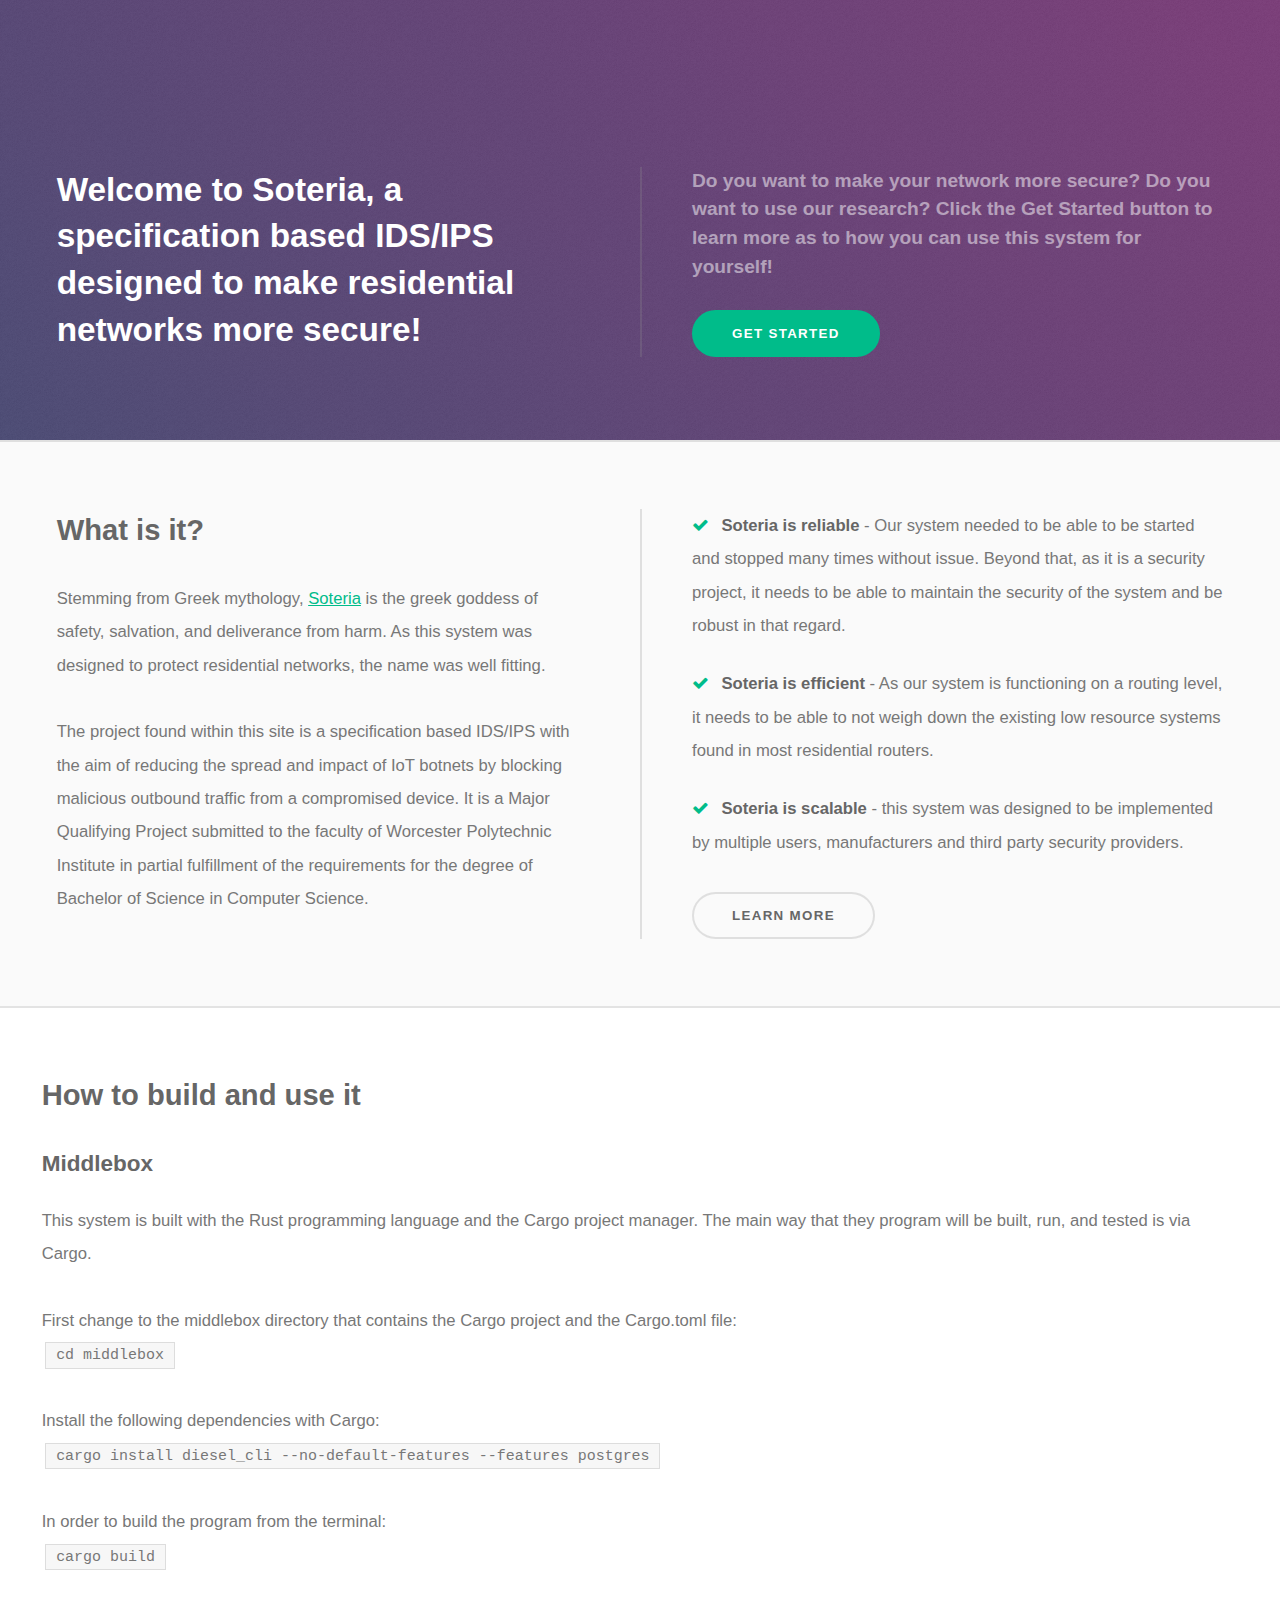
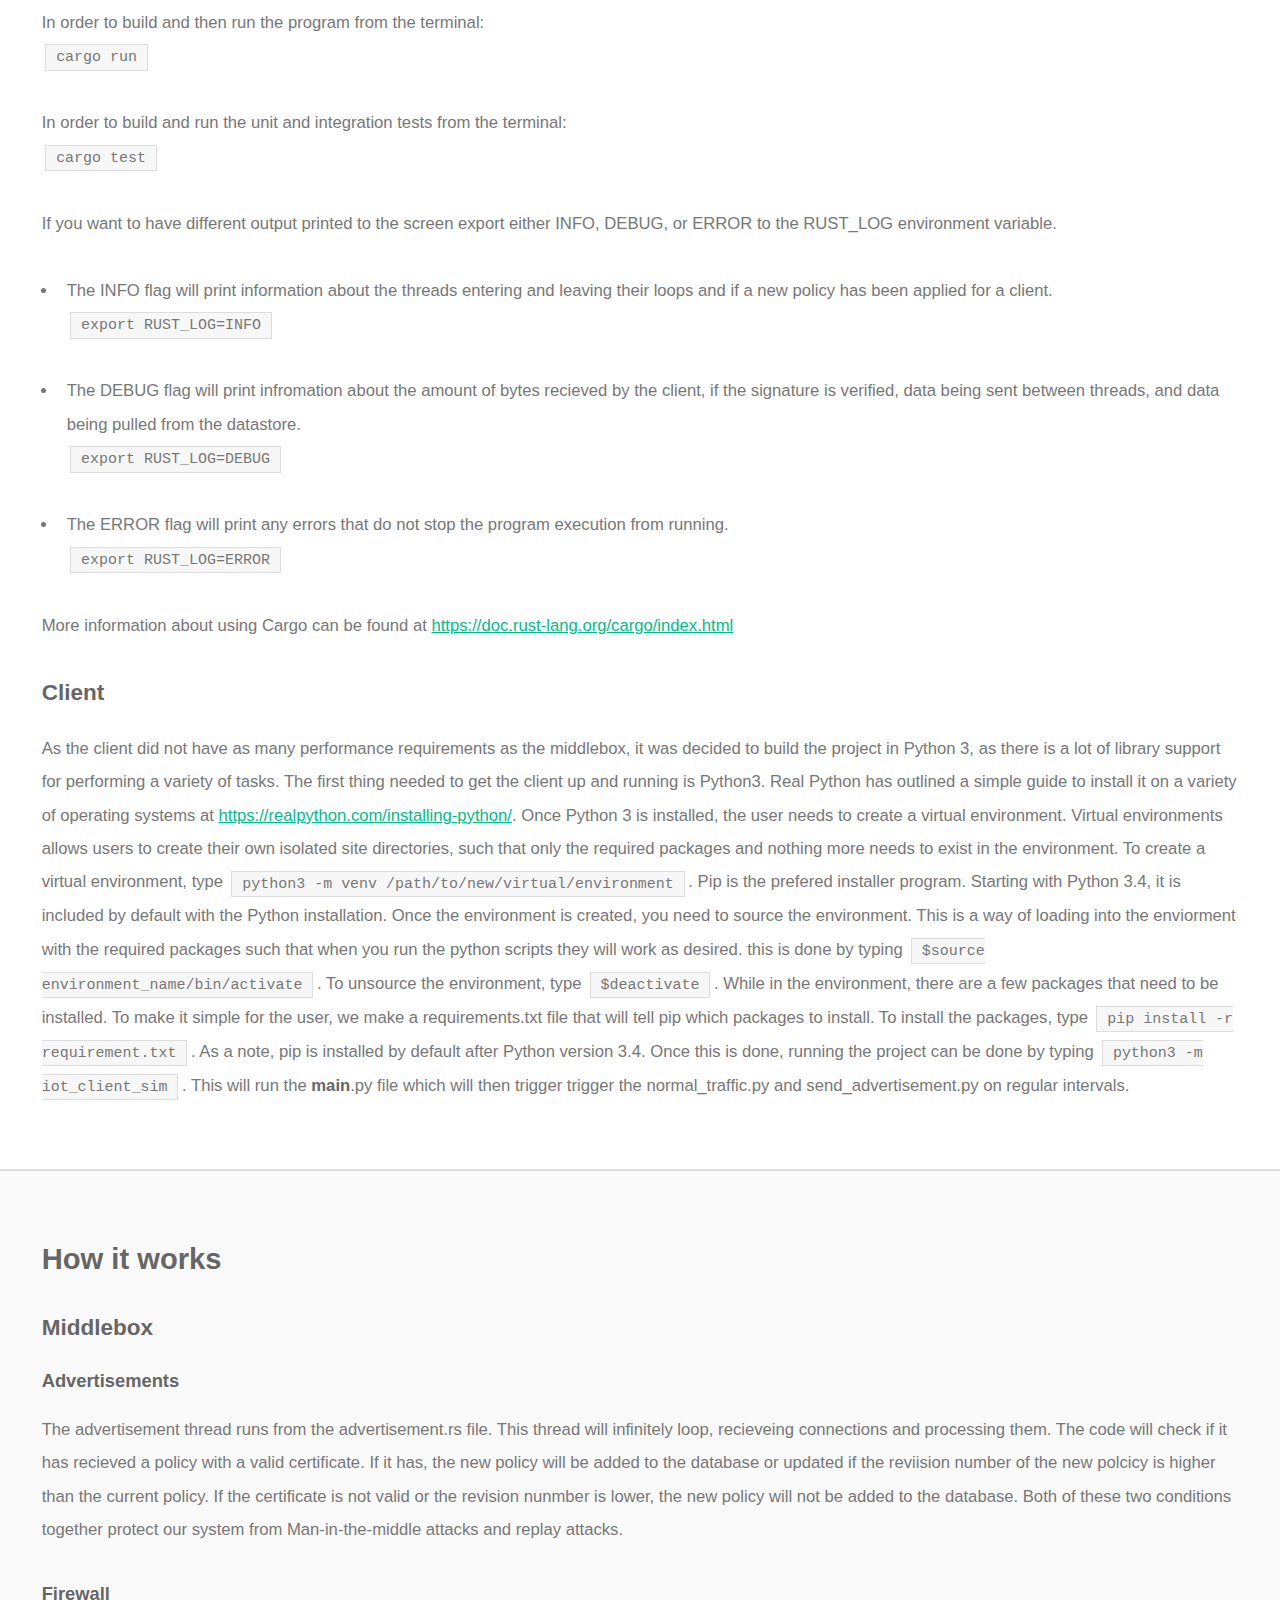
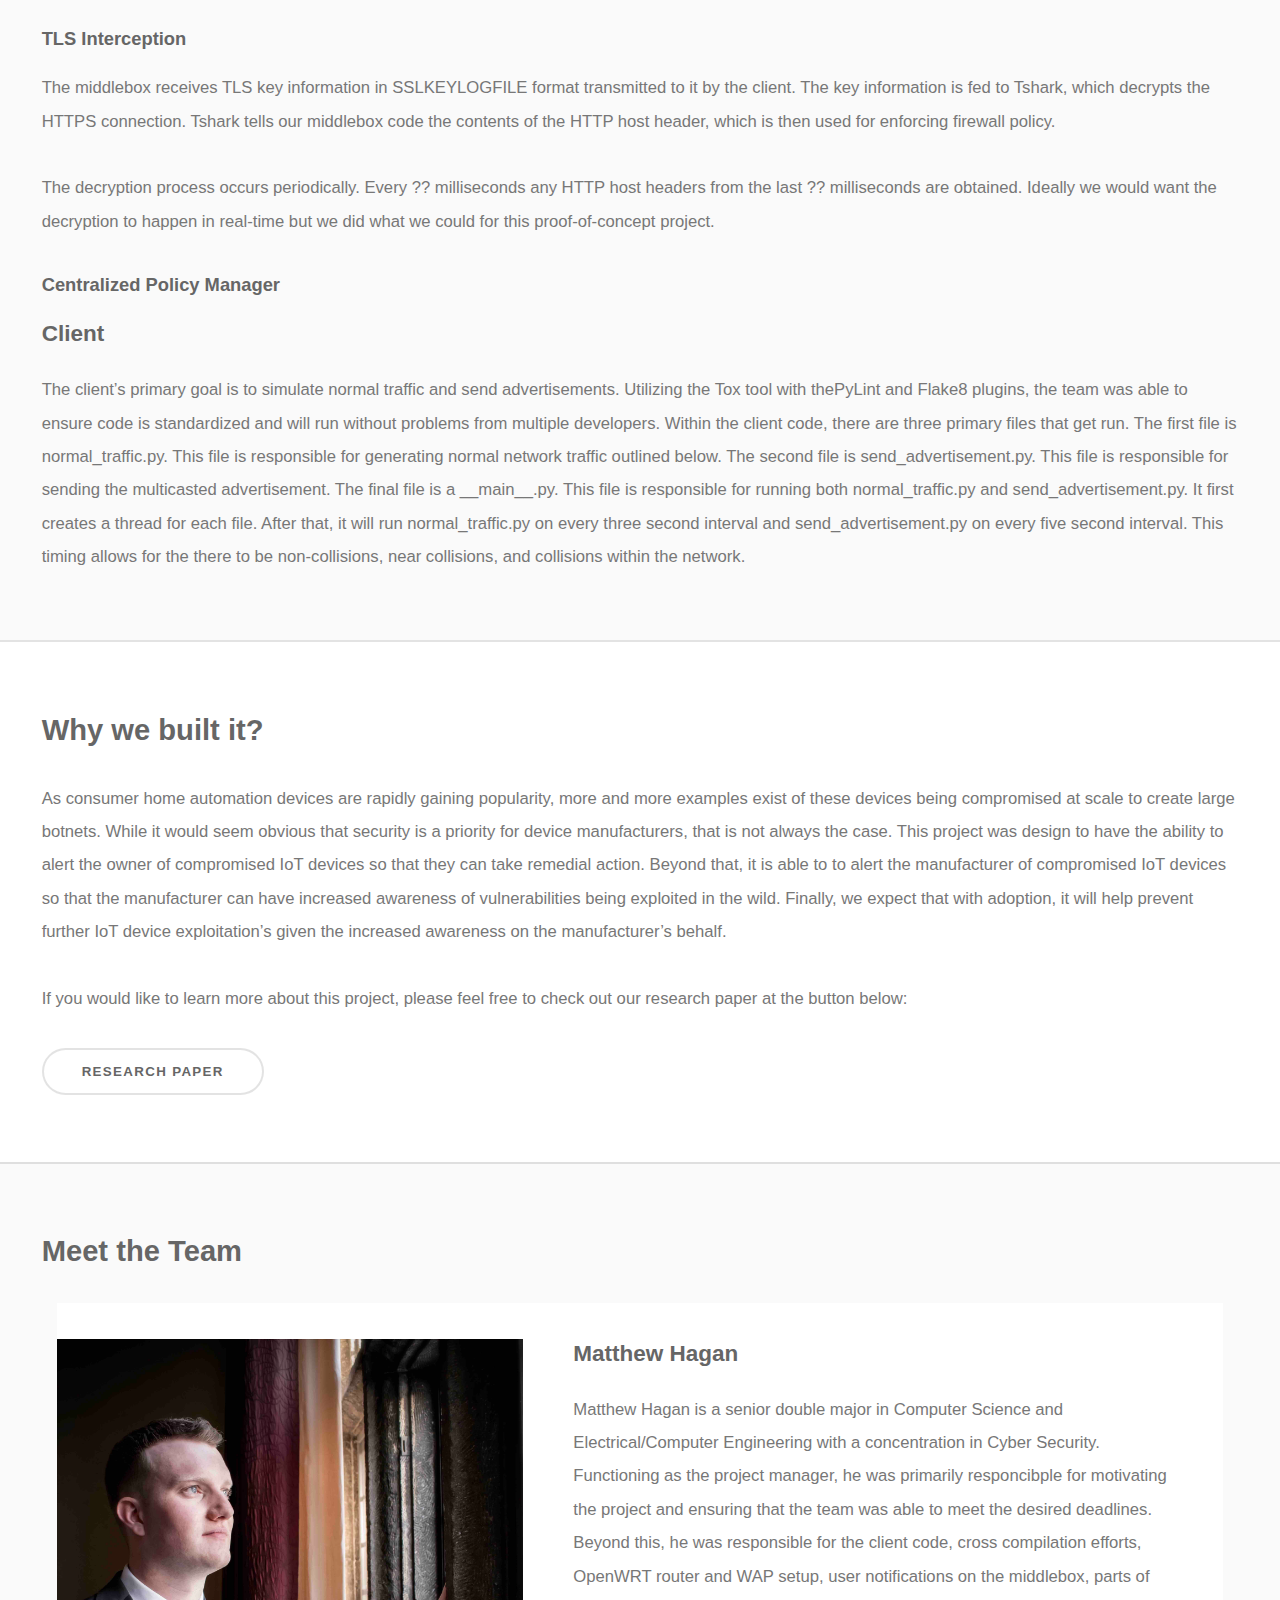
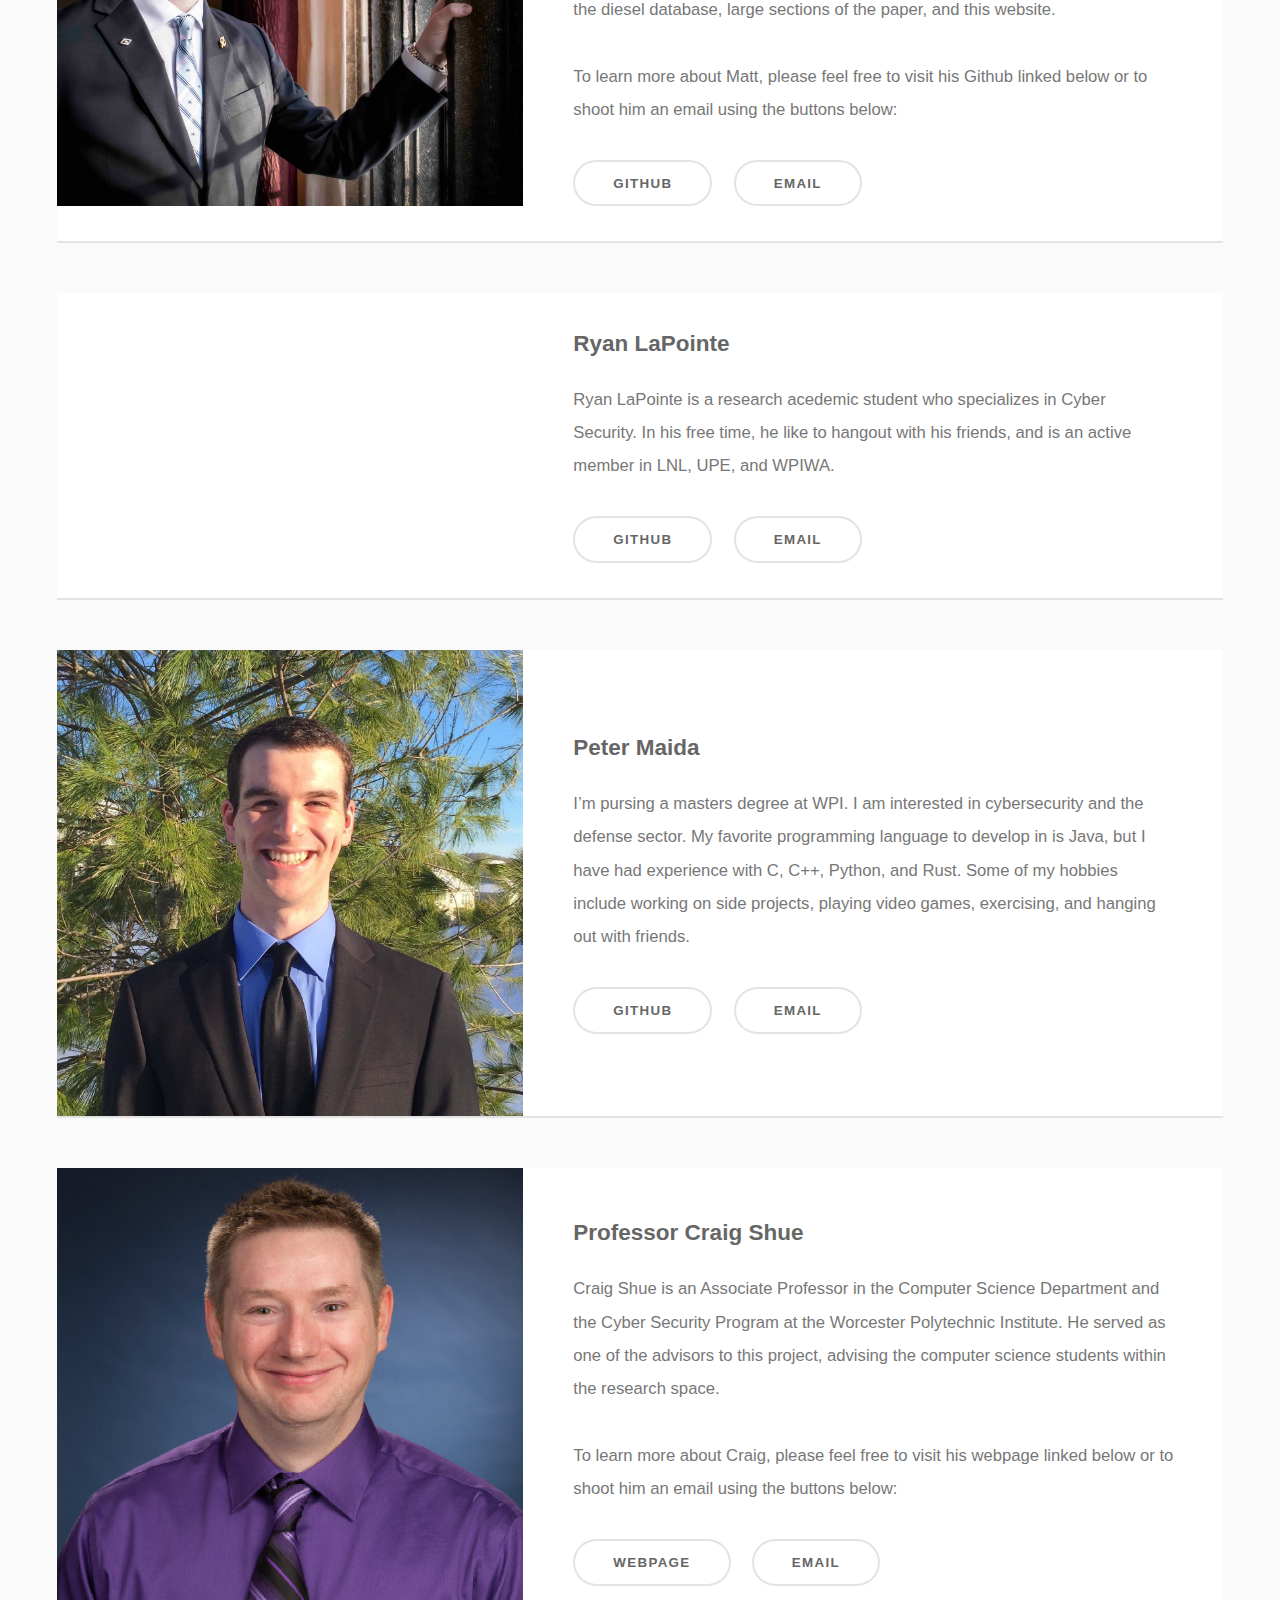
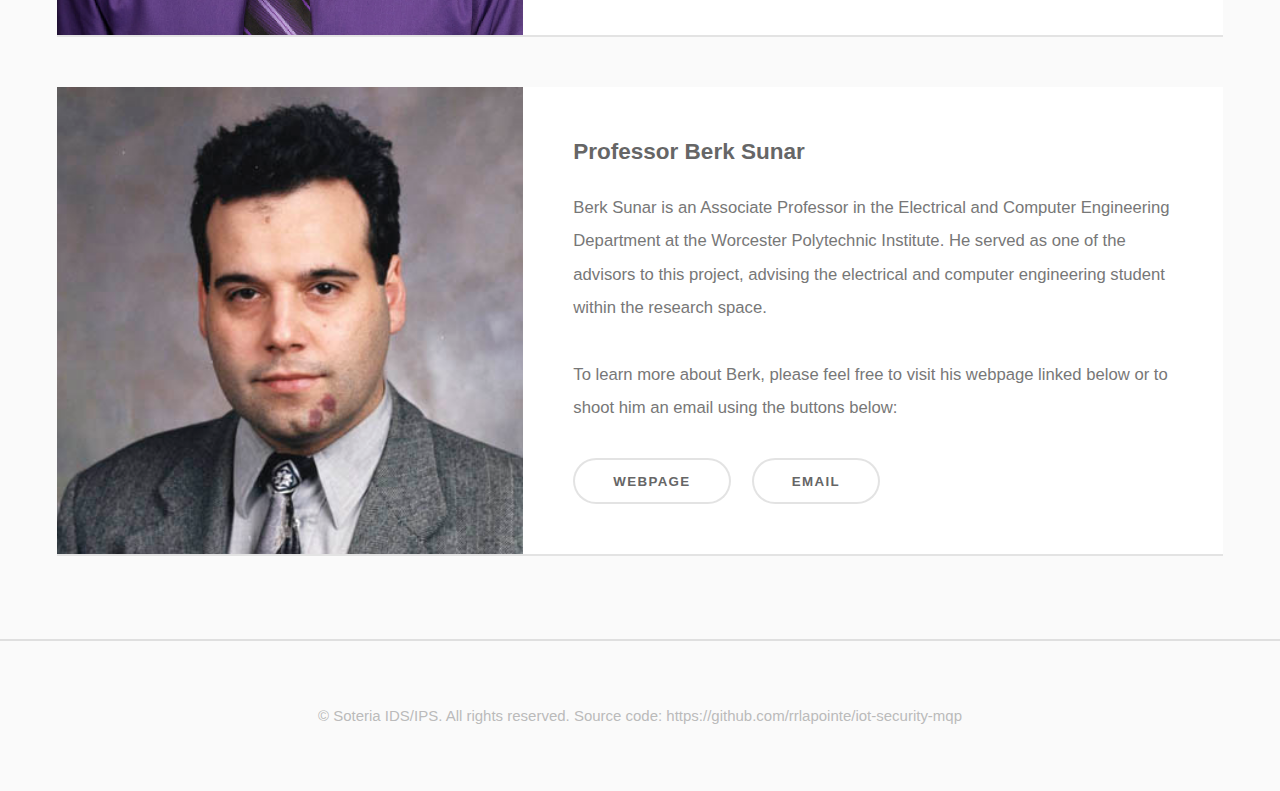
==== commit fbb3dbb0: "updated index.html" ====
--- a/index.html
+++ b/index.html
@@ -135,7 +135,7 @@
 					</div>
 					<div class="content">
 						<h3>Ryan LaPointe</h3>
-						<p>Lorem ipsum nisl sed cursus magna et amet veroeros. Sed phasellus malesuada quis orci. Pellentesque eget consequat.</p>
+						<p>Ryan LaPointe is a research acedemic student who specializes in Cyber Security. In his free time, he like to hangout with his friends, and is an active member in LNL, UPE, and WPIWA.</p>
 						<ul class="actions">
 							<li><a href="https://github.com/rrlapointe" class="button alt">Github</a></li>
 							<li><a href="mailto:rlapointe@wpi.edu" class="button alt">Email</a></li>
@@ -176,7 +176,7 @@
 					<div class="content">
 						<h3>Professor Berk Sunar</h3>
 						<p>Berk Sunar is an Associate Professor in the Electrical and Computer Engineering Department at the Worcester Polytechnic Institute. He served as one of the advisors to this project, advising the electrical and computer engineering student within the research space.</p>
-						<p>To learn more about Craig, please feel free to visit his webpage linked below or to shoot him an email using the buttons below:</p>
+						<p>To learn more about Berk, please feel free to visit his webpage linked below or to shoot him an email using the buttons below:</p>
 						<ul class="actions">
 							<li><a href="https://www.wpi.edu/people/faculty/sunar" class="button alt">Webpage</a></li>
 							<li><a href="mailto:sunar@wpi.edu" class="button alt">Email</a></li>
